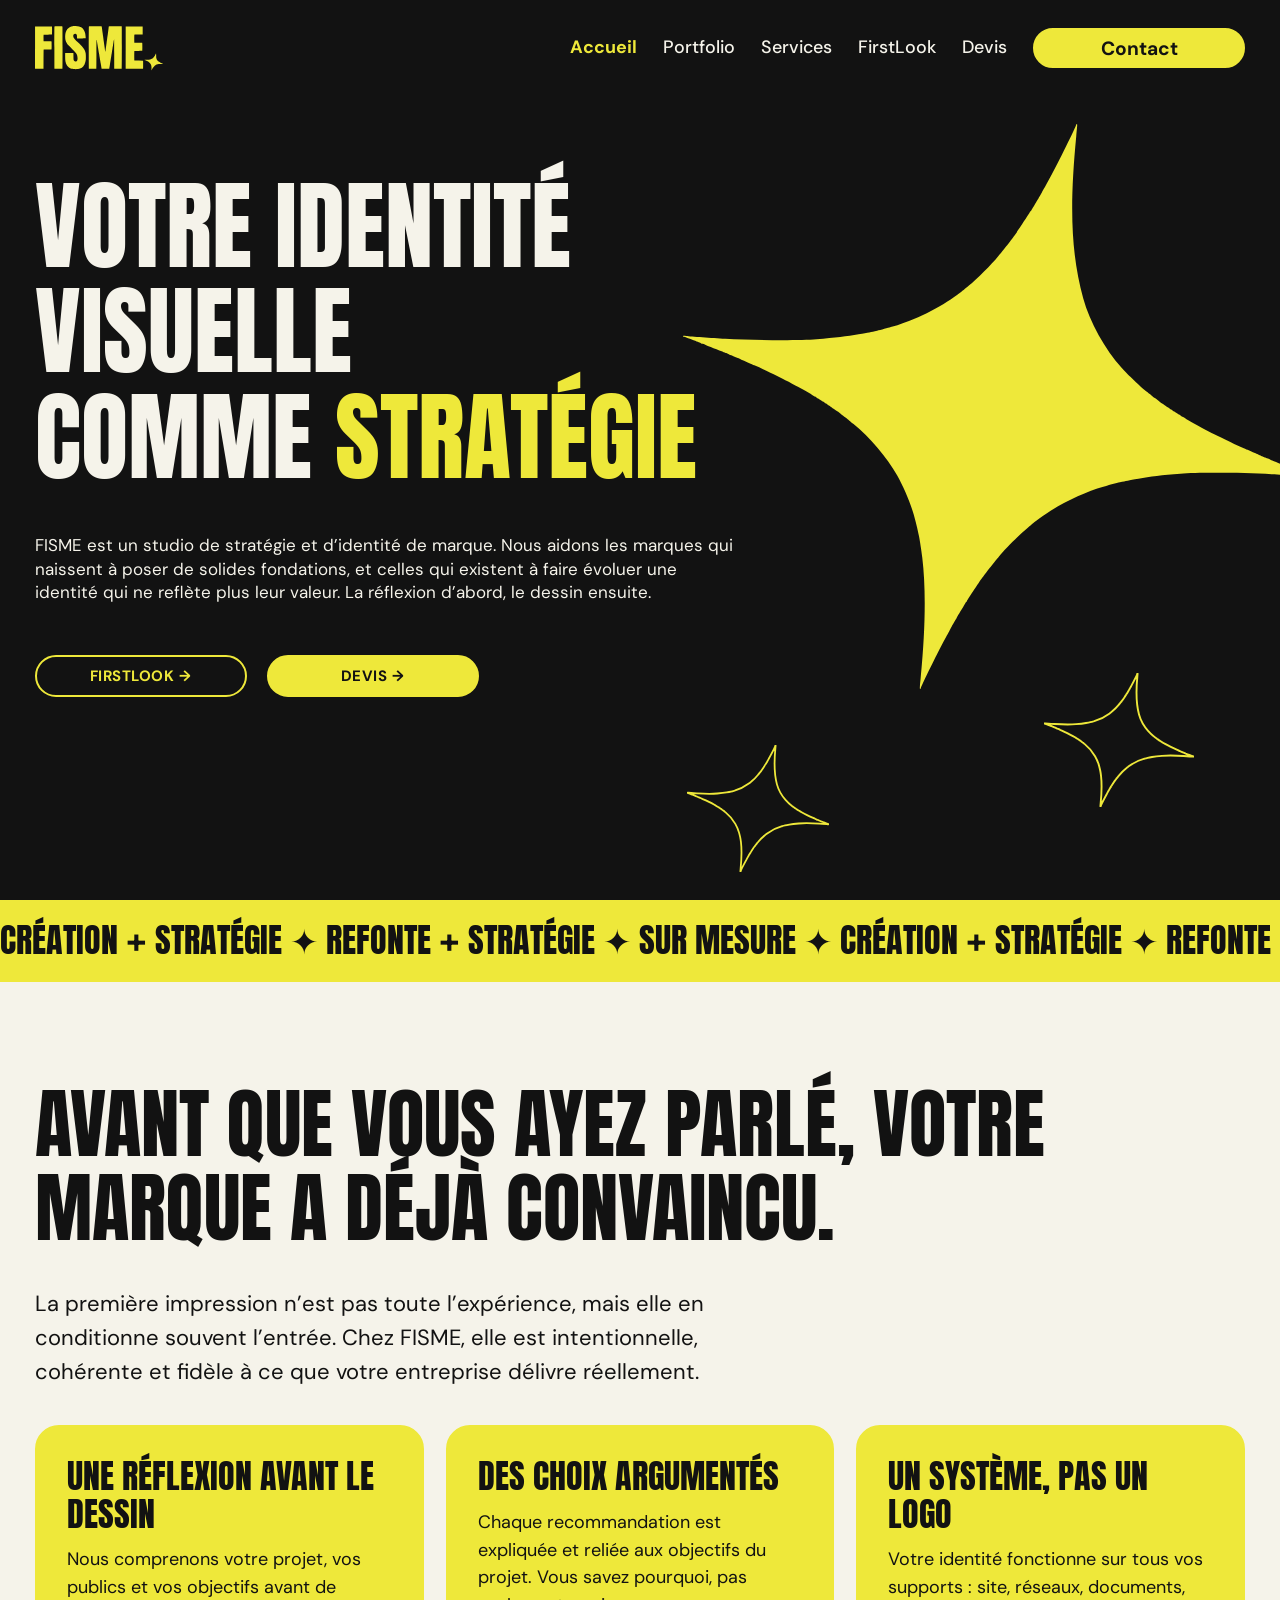
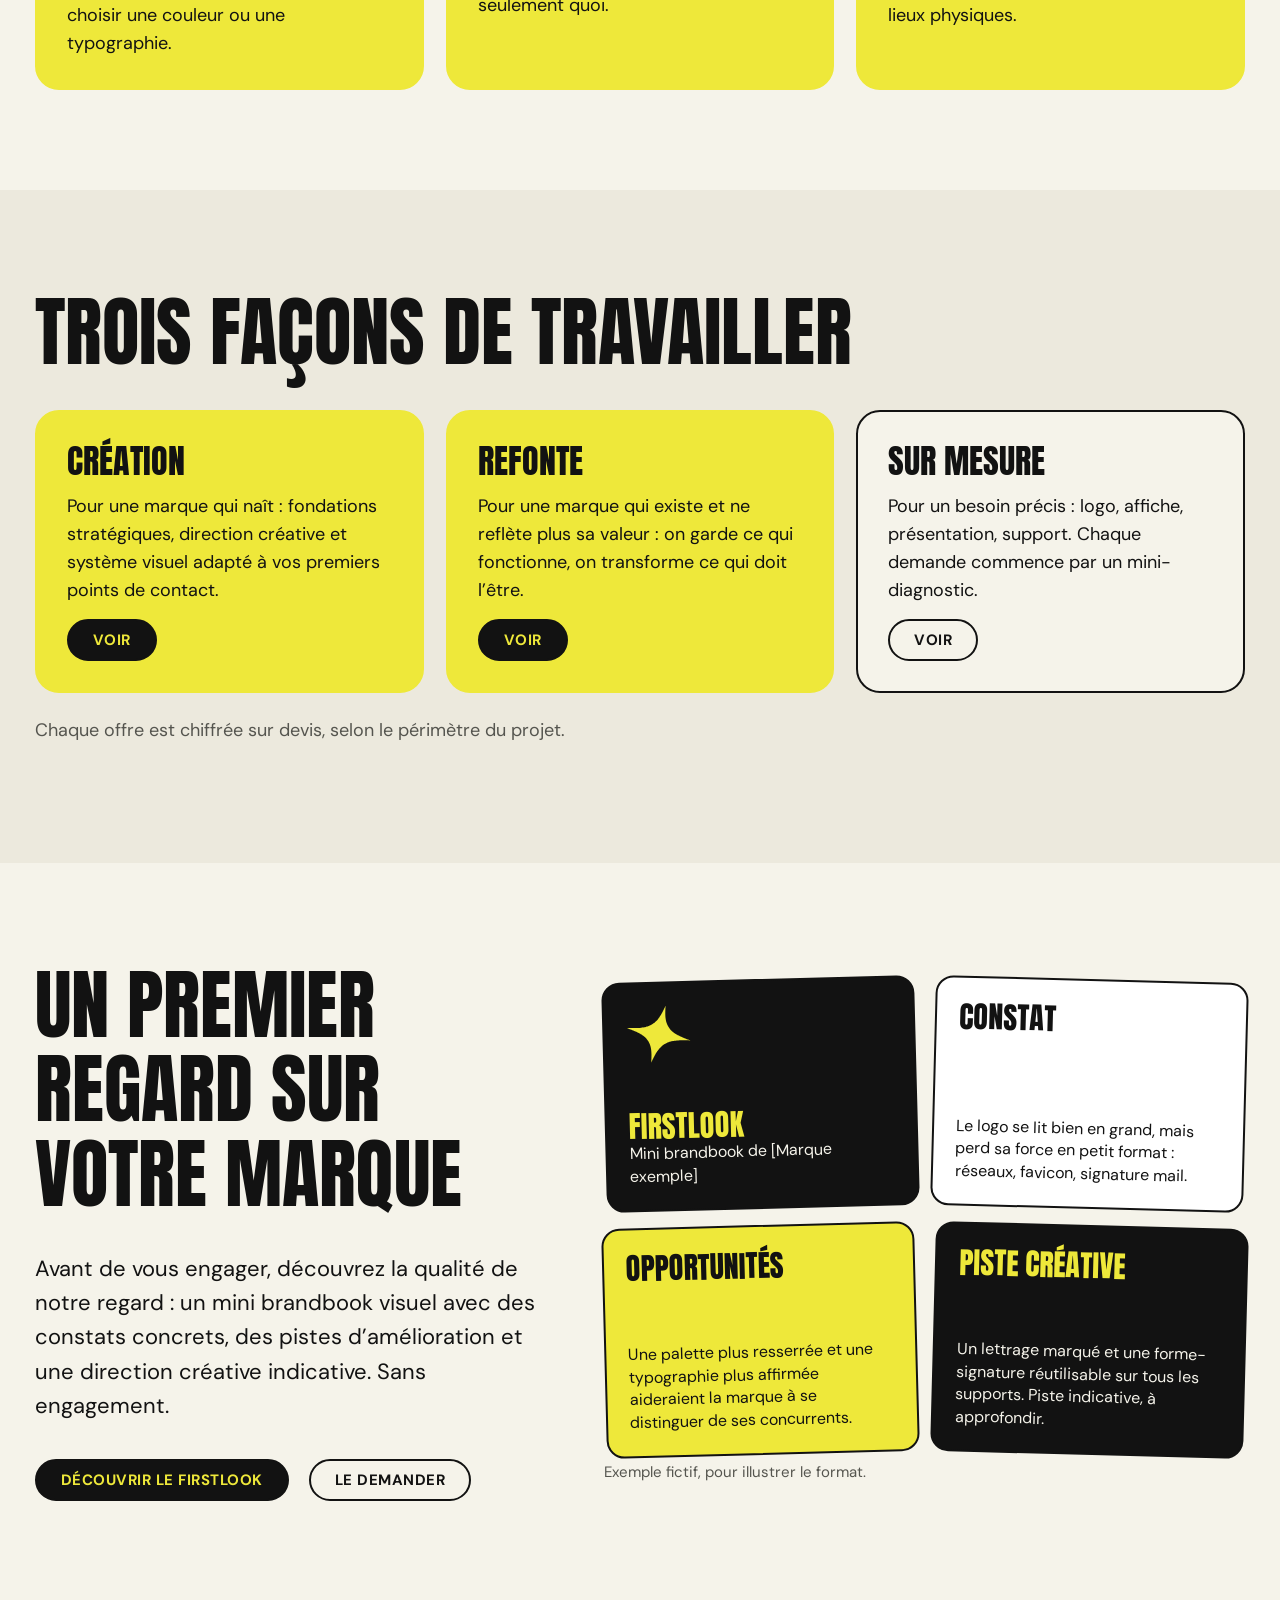
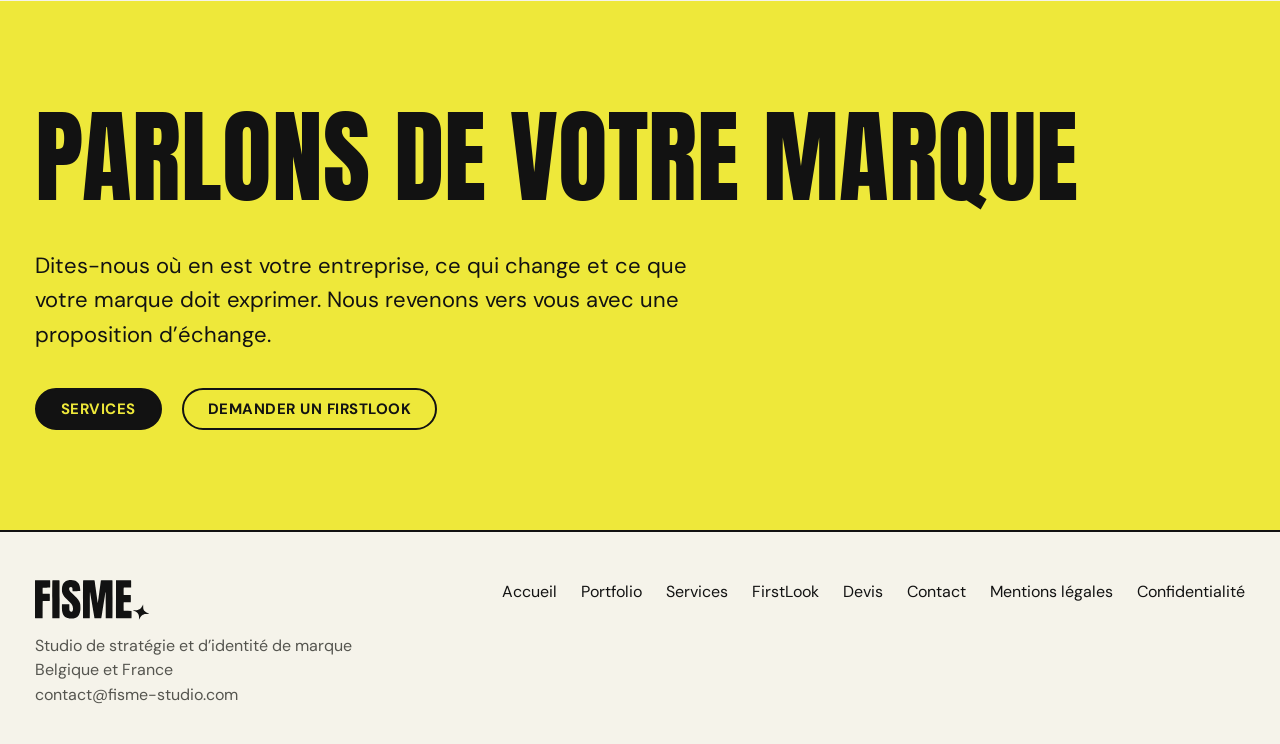
==== index.html @ 449c0d1a "force" ====
<!doctype html>
<html lang="fr">
<head>
<meta charset="utf-8">
<meta name="viewport" content="width=device-width, initial-scale=1">
<title>FISME STUDIO · Stratégie et identité de marque</title>
<meta name="description" content="Studio de stratégie et d’identité de marque en Belgique et en France. Création et refonte d’identité, toujours guidées par une stratégie.">
<meta property="og:title" content="FISME STUDIO · Stratégie et identité de marque"><meta property="og:description" content="Studio de stratégie et d’identité de marque en Belgique et en France. Création et refonte d’identité, toujours guidées par une stratégie."><meta property="og:type" content="website">
<link rel="icon" href="assets/star.svg" type="image/svg+xml">
<link rel="preconnect" href="https://fonts.googleapis.com"><link rel="preconnect" href="https://fonts.gstatic.com" crossorigin>
<link rel="stylesheet" href="https://fonts.googleapis.com/css2?family=Anton&family=DM+Sans:wght@400;500;700&display=swap">
<link rel="stylesheet" href="assets/styles.css">
<script>document.documentElement.className+=' js'</script>
</head>
<body class="home">
<div id="ld" hidden aria-hidden="true"><svg class="lg" viewBox="0 0 362 126" role="img" aria-label="FISME" fill="currentColor"><path d="M121.0 121.1C129.3 120.2 135.2 116.2 138.7 109.3C138.8 109.1 139.1 108.5 139.3 108.1C140.2 106.5 141.4 102.8 141.9 100.2C143.1 94.3 143.1 94.1 143.1 86.4C143.1 78.2 142.7 75.7 140.9 70.9C140.5 69.9 140.2 68.9 140.1 68.6C140.0 68.3 139.7 67.8 139.5 67.5C139.2 67.1 139.0 66.7 139.0 66.5C139.0 66.0 136.1 61.8 134.2 59.6C132.3 57.3 125.6 50.6 120.6 45.9C113.4 39.1 109.0 34.3 109.0 33.0C109.0 32.9 108.8 32.4 108.5 32.0C107.3 29.7 107.3 25.5 108.7 23.9C111.0 21.1 115.8 21.3 117.4 24.3C117.9 25.3 117.9 25.8 118.1 30.1C118.2 33.4 118.4 34.9 118.6 35.1C119.1 35.4 142.2 35.2 142.5 34.8C143.0 34.4 142.0 24.7 141.1 20.7C140.3 16.8 138.1 12.0 136.3 9.6C134.5 7.2 129.3 3.0 128.3 3.0C128.1 3.0 127.6 2.8 127.1 2.5C126.6 2.2 126.0 2.0 125.8 2.0C125.6 2.0 124.9 1.8 124.1 1.5C119.2 -0.1 111.0 -0.5 105.6 0.6C103.8 0.9 101.9 1.4 101.5 1.6C101.0 1.8 100.0 2.2 99.3 2.5C98.5 2.8 97.6 3.2 97.3 3.5C96.9 3.7 96.2 4.2 95.6 4.6C93.9 5.7 91.6 7.9 90.6 9.4C90.1 10.2 89.6 10.9 89.5 11.0C89.1 11.3 87.3 15.2 87.0 16.4C86.8 17.1 86.6 17.7 86.5 17.9C86.4 18.0 86.0 19.6 85.6 21.4C84.6 26.2 84.6 34.9 85.6 38.6C86.2 41.1 87.2 43.9 87.8 45.1C88.2 45.9 88.6 46.5 88.9 47.3C89.1 47.6 89.4 48.1 89.6 48.3C89.8 48.4 90.0 48.7 90.0 48.9C90.0 49.2 92.2 52.2 94.1 54.4C94.8 55.2 99.7 60.1 104.9 65.4C113.8 74.3 117.0 77.9 117.0 79.0C117.0 79.2 117.2 79.7 117.5 80.0C117.8 80.3 118.0 80.8 118.0 81.1C118.0 81.3 118.2 81.8 118.4 82.2C118.8 83.2 119.8 89.1 119.7 91.2C119.7 95.0 118.5 98.4 117.0 99.0C113.8 100.2 111.6 99.8 110.0 97.7C108.4 95.6 108.2 94.3 108.2 84.9C108.2 80.3 108.2 76.5 108.0 76.3C107.9 76.1 105.4 76.0 96.4 76.1L84.9 76.1L84.8 82.4C84.7 92.6 85.2 98.6 86.5 102.6C86.8 103.5 87.0 104.3 87.0 104.6C87.0 104.8 87.2 105.4 87.5 105.9C87.8 106.4 88.0 107.0 88.0 107.1C88.0 107.4 88.8 108.9 90.1 111.1C91.1 112.6 94.0 115.7 95.4 116.5C95.9 116.8 96.6 117.3 96.9 117.5C97.2 117.7 98.0 118.2 98.8 118.5C99.5 118.8 100.6 119.3 101.1 119.5C101.7 119.8 102.7 120.0 103.4 120.1C104.2 120.2 104.8 120.4 104.9 120.5C104.9 120.6 106.1 120.8 107.4 121.0C108.8 121.1 110.2 121.3 110.6 121.3C112.5 121.6 118.4 121.5 121.0 121.1ZM24.0 93.6C24.1 78.9 24.2 66.7 24.3 66.6C24.5 66.3 26.9 66.2 35.0 66.2C41.2 66.2 45.7 66.2 46.1 66.0C46.8 65.8 46.8 65.8 46.8 55.0C46.8 44.6 46.7 44.2 46.3 43.8C45.8 43.3 45.4 43.2 35.2 43.2C27.3 43.2 24.5 43.2 24.3 43.0C23.9 42.6 23.9 25.5 24.3 24.7C24.5 24.3 24.9 24.3 35.8 24.3C43.1 24.3 47.2 24.2 47.5 24.0C48.0 23.7 48.0 23.4 48.0 12.6C48.0 3.6 47.9 1.5 47.7 1.3C47.4 1.1 41.0 1.0 23.7 1.1L0.1 1.1L0.1 60.2C0.0 92.8 0.0 119.6 0.1 119.9C0.3 120.5 0.3 120.5 12.1 120.4L23.9 120.4L24.0 93.6ZM77.2 120.2C77.4 120.0 77.5 106.4 77.5 60.7C77.5 2.4 77.5 1.5 77.0 1.3C76.4 0.9 55.6 0.9 55.0 1.3C54.5 1.5 54.5 2.4 54.5 60.7C54.5 106.4 54.6 120.0 54.8 120.2C55.2 120.6 76.8 120.6 77.2 120.2ZM172.5 120.2C172.7 119.9 172.8 108.6 172.8 79.6C172.9 38.6 172.9 37.2 173.7 39.4C173.9 39.7 174.0 40.5 174.0 41.1C174.0 41.7 174.2 43.0 174.4 44.1C174.6 45.2 174.8 46.5 174.9 47.0C175.0 47.5 175.2 49.1 175.5 50.5C175.9 53.0 176.5 56.0 177.5 62.3C178.9 70.5 179.8 75.7 180.5 79.6C180.8 81.0 181.0 82.8 181.1 83.6C181.2 84.5 181.4 85.5 181.5 85.9C181.6 86.3 181.9 87.8 182.1 89.2C182.6 92.7 182.9 94.6 183.5 97.6C183.8 99.0 184.0 100.5 184.1 101.0C184.1 101.5 184.4 102.8 184.6 104.0C184.8 105.2 185.2 107.5 185.5 109.2C185.8 111.0 186.2 113.6 186.5 115.1C186.8 116.6 187.0 118.2 187.0 118.7C187.0 120.5 186.8 120.5 198.2 120.5C209.6 120.5 208.8 120.6 209.1 118.6C209.3 117.4 209.7 114.9 210.4 110.8C210.6 109.6 210.9 107.5 211.1 106.1C211.3 104.8 211.7 102.3 212.0 100.6C212.3 99.0 212.6 96.5 212.9 95.1C213.3 92.5 213.7 89.5 214.5 85.1C214.8 83.6 215.1 81.5 215.2 80.5C215.4 79.5 215.7 77.3 216.0 75.8C216.2 74.2 216.6 71.6 216.8 70.1C217.1 68.6 217.4 66.9 217.5 66.4C217.6 65.8 217.8 64.7 217.9 64.0C218.0 63.2 218.2 61.4 218.5 60.0C218.8 58.6 219.1 56.5 219.3 55.5C219.4 54.5 219.7 52.5 219.9 51.1C220.1 49.8 220.3 48.2 220.5 47.6C220.6 47.1 220.8 45.5 221.0 44.1C221.2 42.8 221.4 41.5 221.5 41.3C221.6 41.0 221.8 40.1 222.0 39.1C222.2 38.1 222.4 37.3 222.5 37.3C222.7 37.2 222.8 55.8 222.8 78.6C222.8 110.4 222.8 120.0 223.0 120.2C223.5 120.6 243.5 120.6 243.9 120.2C244.4 119.8 244.4 1.7 244.0 1.3C243.7 1.1 239.4 1.0 226.0 1.0C205.5 1.0 207.7 0.6 207.2 4.3C207.1 5.4 206.8 7.5 206.6 8.9C206.4 10.2 206.2 12.3 206.0 13.5C205.9 14.7 205.6 16.3 205.5 17.1C205.3 17.9 205.1 19.9 204.9 21.5C204.7 23.1 204.4 25.2 204.3 26.2C203.7 30.2 203.1 34.0 202.7 37.0C202.6 38.2 202.3 40.6 202.0 42.5C201.7 44.4 201.4 46.8 201.3 47.9C201.1 49.0 200.9 50.7 200.7 51.8C200.6 52.8 200.3 54.9 200.1 56.4C199.9 57.9 199.7 59.7 199.5 60.4C199.4 61.1 199.1 62.7 199.0 64.1C198.7 66.9 198.1 71.0 197.8 71.6C197.4 72.7 197.0 71.6 197.0 69.5C197.0 68.7 196.9 67.6 196.8 66.9C196.6 66.2 196.4 64.6 196.3 63.4C196.1 62.1 195.8 60.0 195.6 58.7C195.4 57.4 195.1 55.1 194.9 53.6C194.1 47.6 194.0 46.5 193.5 43.5C193.1 40.6 192.9 39.3 192.2 34.1C192.1 33.0 191.8 30.7 191.5 29.0C191.2 27.3 190.9 25.0 190.8 23.9C190.1 18.4 189.9 17.4 189.5 14.6C189.2 13.0 189.0 10.7 188.9 9.6C188.8 8.5 188.6 7.4 188.5 7.1C188.4 6.8 188.2 5.5 188.1 4.2C187.8 0.6 189.9 1.0 169.5 1.0C159.9 1.0 151.9 1.1 151.6 1.2C151.1 1.4 151.0 119.7 151.6 120.2C152.0 120.7 172.1 120.6 172.5 120.2ZM304.0 120.2C304.2 119.9 304.2 116.7 304.2 108.6L304.1 97.4L292.0 97.2C285.3 97.2 279.7 97.0 279.6 96.9C279.1 96.6 279.1 70.7 279.6 70.3C279.8 70.1 282.6 70.0 290.6 70.0C298.7 70.0 301.5 69.9 301.7 69.7C302.1 69.3 302.1 48.5 301.7 47.7C301.5 47.3 301.1 47.2 290.7 47.2C282.6 47.2 279.8 47.2 279.6 47.0C279.1 46.5 279.1 24.6 279.6 24.3C279.7 24.2 285.1 24.1 291.4 24.0L302.9 23.9L302.9 12.7C303.0 3.5 302.9 1.5 302.7 1.3C302.4 1.1 296.1 1.0 278.7 1.1L255.1 1.1L255.1 60.2C255.0 92.8 255.0 119.6 255.1 119.9C255.3 120.5 255.3 120.5 279.5 120.5C299.6 120.5 303.7 120.4 304.0 120.2Z"/><path class="pt" d="M327.8 124.2C327.8 124.0 328.0 123.6 328.4 123.3C328.7 123.0 329.0 122.6 329.0 122.5C329.0 122.2 331.2 118.3 331.5 118.0C331.6 117.9 332.0 117.3 332.5 116.5C333.6 114.7 337.6 110.7 338.9 110.1C339.4 109.8 340.1 109.5 340.4 109.3C341.8 108.5 343.0 108.1 344.0 107.9C344.6 107.8 345.6 107.6 346.2 107.3C347.1 107.1 348.7 107.0 353.5 107.0C361.3 107.0 361.8 106.8 358.1 105.6C356.9 105.2 355.6 104.7 355.3 104.4C355.0 104.2 354.5 104.0 354.3 104.0C354.1 104.0 353.7 103.8 353.3 103.5C353.0 103.2 352.5 103.0 352.4 103.0C352.0 103.0 351.4 102.6 348.9 100.9C346.1 99.1 342.0 94.2 342.0 92.8C342.0 92.6 341.8 91.8 341.5 90.9C341.0 89.5 340.9 88.8 340.9 83.4C340.8 79.2 340.7 77.4 340.5 77.3C340.4 77.3 340.2 77.4 340.1 77.7C339.8 78.6 337.8 82.8 337.5 83.0C337.4 83.1 337.0 83.8 336.5 84.6C336.1 85.4 335.6 86.0 335.5 86.0C335.4 86.0 335.2 86.2 335.1 86.4C334.8 87.3 330.0 92.0 329.4 92.0C329.3 92.0 328.9 92.2 328.6 92.4C327.7 93.0 326.7 93.4 324.0 94.2C322.0 94.8 321.4 94.8 315.1 95.0C309.4 95.1 308.4 95.2 308.4 95.5C308.4 95.7 308.7 95.9 309.3 96.0C309.7 96.1 310.5 96.3 310.9 96.5C311.3 96.8 312.4 97.3 313.4 97.6C314.4 98.0 315.4 98.5 315.5 98.7C315.7 98.8 316.0 99.0 316.2 99.0C316.5 99.0 316.9 99.2 317.1 99.5C317.4 99.8 317.7 100.0 317.8 100.0C318.9 100.0 324.1 104.8 325.1 106.9C325.3 107.1 325.5 107.6 325.7 107.9C327.1 110.4 327.9 115.0 327.7 119.8C327.6 121.8 327.5 123.6 327.4 123.9C327.3 124.3 327.3 124.5 327.5 124.5C327.6 124.5 327.8 124.4 327.8 124.2Z"/></svg></div><header class="hero"><div class="wrap"><nav aria-label="Navigation principale"><a href="index.html" aria-label="FISME, accueil"><svg class="lg" viewBox="0 0 362 126" role="img" aria-label="FISME" fill="currentColor"><path d="M121.0 121.1C129.3 120.2 135.2 116.2 138.7 109.3C138.8 109.1 139.1 108.5 139.3 108.1C140.2 106.5 141.4 102.8 141.9 100.2C143.1 94.3 143.1 94.1 143.1 86.4C143.1 78.2 142.7 75.7 140.9 70.9C140.5 69.9 140.2 68.9 140.1 68.6C140.0 68.3 139.7 67.8 139.5 67.5C139.2 67.1 139.0 66.7 139.0 66.5C139.0 66.0 136.1 61.8 134.2 59.6C132.3 57.3 125.6 50.6 120.6 45.9C113.4 39.1 109.0 34.3 109.0 33.0C109.0 32.9 108.8 32.4 108.5 32.0C107.3 29.7 107.3 25.5 108.7 23.9C111.0 21.1 115.8 21.3 117.4 24.3C117.9 25.3 117.9 25.8 118.1 30.1C118.2 33.4 118.4 34.9 118.6 35.1C119.1 35.4 142.2 35.2 142.5 34.8C143.0 34.4 142.0 24.7 141.1 20.7C140.3 16.8 138.1 12.0 136.3 9.6C134.5 7.2 129.3 3.0 128.3 3.0C128.1 3.0 127.6 2.8 127.1 2.5C126.6 2.2 126.0 2.0 125.8 2.0C125.6 2.0 124.9 1.8 124.1 1.5C119.2 -0.1 111.0 -0.5 105.6 0.6C103.8 0.9 101.9 1.4 101.5 1.6C101.0 1.8 100.0 2.2 99.3 2.5C98.5 2.8 97.6 3.2 97.3 3.5C96.9 3.7 96.2 4.2 95.6 4.6C93.9 5.7 91.6 7.9 90.6 9.4C90.1 10.2 89.6 10.9 89.5 11.0C89.1 11.3 87.3 15.2 87.0 16.4C86.8 17.1 86.6 17.7 86.5 17.9C86.4 18.0 86.0 19.6 85.6 21.4C84.6 26.2 84.6 34.9 85.6 38.6C86.2 41.1 87.2 43.9 87.8 45.1C88.2 45.9 88.6 46.5 88.9 47.3C89.1 47.6 89.4 48.1 89.6 48.3C89.8 48.4 90.0 48.7 90.0 48.9C90.0 49.2 92.2 52.2 94.1 54.4C94.8 55.2 99.7 60.1 104.9 65.4C113.8 74.3 117.0 77.9 117.0 79.0C117.0 79.2 117.2 79.7 117.5 80.0C117.8 80.3 118.0 80.8 118.0 81.1C118.0 81.3 118.2 81.8 118.4 82.2C118.8 83.2 119.8 89.1 119.7 91.2C119.7 95.0 118.5 98.4 117.0 99.0C113.8 100.2 111.6 99.8 110.0 97.7C108.4 95.6 108.2 94.3 108.2 84.9C108.2 80.3 108.2 76.5 108.0 76.3C107.9 76.1 105.4 76.0 96.4 76.1L84.9 76.1L84.8 82.4C84.7 92.6 85.2 98.6 86.5 102.6C86.8 103.5 87.0 104.3 87.0 104.6C87.0 104.8 87.2 105.4 87.5 105.9C87.8 106.4 88.0 107.0 88.0 107.1C88.0 107.4 88.8 108.9 90.1 111.1C91.1 112.6 94.0 115.7 95.4 116.5C95.9 116.8 96.6 117.3 96.9 117.5C97.2 117.7 98.0 118.2 98.8 118.5C99.5 118.8 100.6 119.3 101.1 119.5C101.7 119.8 102.7 120.0 103.4 120.1C104.2 120.2 104.8 120.4 104.9 120.5C104.9 120.6 106.1 120.8 107.4 121.0C108.8 121.1 110.2 121.3 110.6 121.3C112.5 121.6 118.4 121.5 121.0 121.1ZM24.0 93.6C24.1 78.9 24.2 66.7 24.3 66.6C24.5 66.3 26.9 66.2 35.0 66.2C41.2 66.2 45.7 66.2 46.1 66.0C46.8 65.8 46.8 65.8 46.8 55.0C46.8 44.6 46.7 44.2 46.3 43.8C45.8 43.3 45.4 43.2 35.2 43.2C27.3 43.2 24.5 43.2 24.3 43.0C23.9 42.6 23.9 25.5 24.3 24.7C24.5 24.3 24.9 24.3 35.8 24.3C43.1 24.3 47.2 24.2 47.5 24.0C48.0 23.7 48.0 23.4 48.0 12.6C48.0 3.6 47.9 1.5 47.7 1.3C47.4 1.1 41.0 1.0 23.7 1.1L0.1 1.1L0.1 60.2C0.0 92.8 0.0 119.6 0.1 119.9C0.3 120.5 0.3 120.5 12.1 120.4L23.9 120.4L24.0 93.6ZM77.2 120.2C77.4 120.0 77.5 106.4 77.5 60.7C77.5 2.4 77.5 1.5 77.0 1.3C76.4 0.9 55.6 0.9 55.0 1.3C54.5 1.5 54.5 2.4 54.5 60.7C54.5 106.4 54.6 120.0 54.8 120.2C55.2 120.6 76.8 120.6 77.2 120.2ZM172.5 120.2C172.7 119.9 172.8 108.6 172.8 79.6C172.9 38.6 172.9 37.2 173.7 39.4C173.9 39.7 174.0 40.5 174.0 41.1C174.0 41.7 174.2 43.0 174.4 44.1C174.6 45.2 174.8 46.5 174.9 47.0C175.0 47.5 175.2 49.1 175.5 50.5C175.9 53.0 176.5 56.0 177.5 62.3C178.9 70.5 179.8 75.7 180.5 79.6C180.8 81.0 181.0 82.8 181.1 83.6C181.2 84.5 181.4 85.5 181.5 85.9C181.6 86.3 181.9 87.8 182.1 89.2C182.6 92.7 182.9 94.6 183.5 97.6C183.8 99.0 184.0 100.5 184.1 101.0C184.1 101.5 184.4 102.8 184.6 104.0C184.8 105.2 185.2 107.5 185.5 109.2C185.8 111.0 186.2 113.6 186.5 115.1C186.8 116.6 187.0 118.2 187.0 118.7C187.0 120.5 186.8 120.5 198.2 120.5C209.6 120.5 208.8 120.6 209.1 118.6C209.3 117.4 209.7 114.9 210.4 110.8C210.6 109.6 210.9 107.5 211.1 106.1C211.3 104.8 211.7 102.3 212.0 100.6C212.3 99.0 212.6 96.5 212.9 95.1C213.3 92.5 213.7 89.5 214.5 85.1C214.8 83.6 215.1 81.5 215.2 80.5C215.4 79.5 215.7 77.3 216.0 75.8C216.2 74.2 216.6 71.6 216.8 70.1C217.1 68.6 217.4 66.9 217.5 66.4C217.6 65.8 217.8 64.7 217.9 64.0C218.0 63.2 218.2 61.4 218.5 60.0C218.8 58.6 219.1 56.5 219.3 55.5C219.4 54.5 219.7 52.5 219.9 51.1C220.1 49.8 220.3 48.2 220.5 47.6C220.6 47.1 220.8 45.5 221.0 44.1C221.2 42.8 221.4 41.5 221.5 41.3C221.6 41.0 221.8 40.1 222.0 39.1C222.2 38.1 222.4 37.3 222.5 37.3C222.7 37.2 222.8 55.8 222.8 78.6C222.8 110.4 222.8 120.0 223.0 120.2C223.5 120.6 243.5 120.6 243.9 120.2C244.4 119.8 244.4 1.7 244.0 1.3C243.7 1.1 239.4 1.0 226.0 1.0C205.5 1.0 207.7 0.6 207.2 4.3C207.1 5.4 206.8 7.5 206.6 8.9C206.4 10.2 206.2 12.3 206.0 13.5C205.9 14.7 205.6 16.3 205.5 17.1C205.3 17.9 205.1 19.9 204.9 21.5C204.7 23.1 204.4 25.2 204.3 26.2C203.7 30.2 203.1 34.0 202.7 37.0C202.6 38.2 202.3 40.6 202.0 42.5C201.7 44.4 201.4 46.8 201.3 47.9C201.1 49.0 200.9 50.7 200.7 51.8C200.6 52.8 200.3 54.9 200.1 56.4C199.9 57.9 199.7 59.7 199.5 60.4C199.4 61.1 199.1 62.7 199.0 64.1C198.7 66.9 198.1 71.0 197.8 71.6C197.4 72.7 197.0 71.6 197.0 69.5C197.0 68.7 196.9 67.6 196.8 66.9C196.6 66.2 196.4 64.6 196.3 63.4C196.1 62.1 195.8 60.0 195.6 58.7C195.4 57.4 195.1 55.1 194.9 53.6C194.1 47.6 194.0 46.5 193.5 43.5C193.1 40.6 192.9 39.3 192.2 34.1C192.1 33.0 191.8 30.7 191.5 29.0C191.2 27.3 190.9 25.0 190.8 23.9C190.1 18.4 189.9 17.4 189.5 14.6C189.2 13.0 189.0 10.7 188.9 9.6C188.8 8.5 188.6 7.4 188.5 7.1C188.4 6.8 188.2 5.5 188.1 4.2C187.8 0.6 189.9 1.0 169.5 1.0C159.9 1.0 151.9 1.1 151.6 1.2C151.1 1.4 151.0 119.7 151.6 120.2C152.0 120.7 172.1 120.6 172.5 120.2ZM304.0 120.2C304.2 119.9 304.2 116.7 304.2 108.6L304.1 97.4L292.0 97.2C285.3 97.2 279.7 97.0 279.6 96.9C279.1 96.6 279.1 70.7 279.6 70.3C279.8 70.1 282.6 70.0 290.6 70.0C298.7 70.0 301.5 69.9 301.7 69.7C302.1 69.3 302.1 48.5 301.7 47.7C301.5 47.3 301.1 47.2 290.7 47.2C282.6 47.2 279.8 47.2 279.6 47.0C279.1 46.5 279.1 24.6 279.6 24.3C279.7 24.2 285.1 24.1 291.4 24.0L302.9 23.9L302.9 12.7C303.0 3.5 302.9 1.5 302.7 1.3C302.4 1.1 296.1 1.0 278.7 1.1L255.1 1.1L255.1 60.2C255.0 92.8 255.0 119.6 255.1 119.9C255.3 120.5 255.3 120.5 279.5 120.5C299.6 120.5 303.7 120.4 304.0 120.2Z"/><path class="pt" d="M327.8 124.2C327.8 124.0 328.0 123.6 328.4 123.3C328.7 123.0 329.0 122.6 329.0 122.5C329.0 122.2 331.2 118.3 331.5 118.0C331.6 117.9 332.0 117.3 332.5 116.5C333.6 114.7 337.6 110.7 338.9 110.1C339.4 109.8 340.1 109.5 340.4 109.3C341.8 108.5 343.0 108.1 344.0 107.9C344.6 107.8 345.6 107.6 346.2 107.3C347.1 107.1 348.7 107.0 353.5 107.0C361.3 107.0 361.8 106.8 358.1 105.6C356.9 105.2 355.6 104.7 355.3 104.4C355.0 104.2 354.5 104.0 354.3 104.0C354.1 104.0 353.7 103.8 353.3 103.5C353.0 103.2 352.5 103.0 352.4 103.0C352.0 103.0 351.4 102.6 348.9 100.9C346.1 99.1 342.0 94.2 342.0 92.8C342.0 92.6 341.8 91.8 341.5 90.9C341.0 89.5 340.9 88.8 340.9 83.4C340.8 79.2 340.7 77.4 340.5 77.3C340.4 77.3 340.2 77.4 340.1 77.7C339.8 78.6 337.8 82.8 337.5 83.0C337.4 83.1 337.0 83.8 336.5 84.6C336.1 85.4 335.6 86.0 335.5 86.0C335.4 86.0 335.2 86.2 335.1 86.4C334.8 87.3 330.0 92.0 329.4 92.0C329.3 92.0 328.9 92.2 328.6 92.4C327.7 93.0 326.7 93.4 324.0 94.2C322.0 94.8 321.4 94.8 315.1 95.0C309.4 95.1 308.4 95.2 308.4 95.5C308.4 95.7 308.7 95.9 309.3 96.0C309.7 96.1 310.5 96.3 310.9 96.5C311.3 96.8 312.4 97.3 313.4 97.6C314.4 98.0 315.4 98.5 315.5 98.7C315.7 98.8 316.0 99.0 316.2 99.0C316.5 99.0 316.9 99.2 317.1 99.5C317.4 99.8 317.7 100.0 317.8 100.0C318.9 100.0 324.1 104.8 325.1 106.9C325.3 107.1 325.5 107.6 325.7 107.9C327.1 110.4 327.9 115.0 327.7 119.8C327.6 121.8 327.5 123.6 327.4 123.9C327.3 124.3 327.3 124.5 327.5 124.5C327.6 124.5 327.8 124.4 327.8 124.2Z"/></svg></a><button class="mb" aria-expanded="false" aria-controls="mn">Menu</button><ul id="mn"><li><a href="index.html" class=on aria-current=page>Accueil</a></li><li><a href="portfolio.html">Portfolio</a></li><li><a href="services.html">Services</a></li><li><a href="firstlook.html">FirstLook</a></li><li><a href="devis.html">Devis</a></li><li><a class="btn" href="contact.html">Contact</a></li></ul></nav>
<h1 id="top"><span class="ln"><span>Votre identité</span></span><span class="ln"><span>visuelle</span></span><span class="ln"><span>comme <b>stratégie</b></span></span></h1>
<p class="lead hp">FISME est un studio de stratégie et d’identité de marque. Nous aidons les marques qui naissent à poser de solides fondations, et celles qui existent à faire évoluer une identité qui ne reflète plus leur valeur. La réflexion d’abord, le dessin ensuite.</p>
<p class="cta hp"><a class="btn o" href="firstlook.html">FirstLook →</a><a class="btn" href="devis.html">Devis →</a></p></div>
<div class="stars" id="st" aria-hidden="true"><img class="big" src="assets/star.svg" alt=""><img class="o1" src="assets/star-outline.svg" alt=""><img class="o2" src="assets/star-outline.svg" alt=""></div></header>
<div class="band" aria-hidden="true"><div>CRÉATION <i class="pl">+</i> STRATÉGIE ✦ REFONTE <i class="pl">+</i> STRATÉGIE ✦ SUR MESURE ✦ CRÉATION <i class="pl">+</i> STRATÉGIE ✦ REFONTE <i class="pl">+</i> STRATÉGIE ✦ SUR MESURE ✦ CRÉATION <i class="pl">+</i> STRATÉGIE ✦ REFONTE <i class="pl">+</i> STRATÉGIE ✦ SUR MESURE ✦ CRÉATION <i class="pl">+</i> STRATÉGIE ✦ REFONTE <i class="pl">+</i> STRATÉGIE ✦ SUR MESURE ✦ CRÉATION <i class="pl">+</i> STRATÉGIE ✦ REFONTE <i class="pl">+</i> STRATÉGIE ✦ SUR MESURE ✦ CRÉATION <i class="pl">+</i> STRATÉGIE ✦ REFONTE <i class="pl">+</i> STRATÉGIE ✦ SUR MESURE ✦ </div><div>CRÉATION <i class="pl">+</i> STRATÉGIE ✦ REFONTE <i class="pl">+</i> STRATÉGIE ✦ SUR MESURE ✦ CRÉATION <i class="pl">+</i> STRATÉGIE ✦ REFONTE <i class="pl">+</i> STRATÉGIE ✦ SUR MESURE ✦ CRÉATION <i class="pl">+</i> STRATÉGIE ✦ REFONTE <i class="pl">+</i> STRATÉGIE ✦ SUR MESURE ✦ CRÉATION <i class="pl">+</i> STRATÉGIE ✦ REFONTE <i class="pl">+</i> STRATÉGIE ✦ SUR MESURE ✦ CRÉATION <i class="pl">+</i> STRATÉGIE ✦ REFONTE <i class="pl">+</i> STRATÉGIE ✦ SUR MESURE ✦ CRÉATION <i class="pl">+</i> STRATÉGIE ✦ REFONTE <i class="pl">+</i> STRATÉGIE ✦ SUR MESURE ✦ </div></div>
<main>
<section class="s" id="studio"><div class="wrap"><h2>Avant que vous ayez parlé, votre marque a déjà convaincu.</h2>
<p class="lead2">La première impression n’est pas toute l’expérience, mais elle en conditionne souvent l’entrée. Chez FISME, elle est intentionnelle, cohérente et fidèle à ce que votre entreprise délivre réellement.</p>
<div class="grid"><div class="card f"><h3>Une réflexion avant le dessin</h3><p>Nous comprenons votre projet, vos publics et vos objectifs avant de choisir une couleur ou une typographie.</p></div><div class="card f"><h3>Des choix argumentés</h3><p>Chaque recommandation est expliquée et reliée aux objectifs du projet. Vous savez pourquoi, pas seulement quoi.</p></div><div class="card f"><h3>Un système, pas un logo</h3><p>Votre identité fonctionne sur tous vos supports : site, réseaux, documents, lieux physiques.</p></div></div></div></section>
<section class="s alt" id="services"><div class="wrap"><h2>Trois façons de travailler</h2>
<div class="grid"><div class="card f"><h3>Création</h3><p>Pour une marque qui naît : fondations stratégiques, direction créative et système visuel adapté à vos premiers points de contact.</p><a class="btn" href="services.html#creation">Voir</a></div><div class="card f"><h3>Refonte</h3><p>Pour une marque qui existe et ne reflète plus sa valeur : on garde ce qui fonctionne, on transforme ce qui doit l’être.</p><a class="btn" href="services.html#refonte">Voir</a></div><div class="card "><h3>Sur mesure</h3><p>Pour un besoin précis : logo, affiche, présentation, support. Chaque demande commence par un mini-diagnostic.</p><a class="btn o" href="services.html#sur-mesure">Voir</a></div></div>
<p class="mut" style="margin-top:24px">Chaque offre est chiffrée sur devis, selon le périmètre du projet.</p></div></section>
<section class="s" id="firstlook"><div class="wrap fl"><div><h2>Un premier regard sur votre marque</h2><p class="lead2">Avant de vous engager, découvrez la qualité de notre regard : un mini brandbook visuel avec des constats concrets, des pistes d’amélioration et une direction créative indicative. Sans engagement.</p><p class="cta"><a class="btn" href="firstlook.html">Découvrir le FirstLook</a><a class="btn o" href="firstlook.html#formulaire">Le demander</a></p></div><div><div class="pages" role="group" aria-label="Exemple fictif de mini brandbook FirstLook">
<div class="pg k"><img src="assets/star.svg" alt=""><div><h3>FirstLook</h3><p>Mini brandbook de [Marque exemple]</p></div></div>
<div class="pg w"><h3>Constat</h3><p>Le logo se lit bien en grand, mais perd sa force en petit format : réseaux, favicon, signature mail.</p></div>
<div class="pg y"><h3>Opportunités</h3><p>Une palette plus resserrée et une typographie plus affirmée aideraient la marque à se distinguer de ses concurrents.</p></div>
<div class="pg k"><h3>Piste créative</h3><p>Un lettrage marqué et une forme-signature réutilisable sur tous les supports. Piste indicative, à approfondir.</p></div></div>
<p class="hint">Exemple fictif, pour illustrer le format.</p></div></div></section>
<section class="s contact" id="contact"><div class="wrap"><h2>Parlons de votre marque</h2><p class="lead2">Dites-nous où en est votre entreprise, ce qui change et ce que votre marque doit exprimer. Nous revenons vers vous avec une proposition d’échange.</p><p class="cta"><a class="btn" href="services.html">Services</a><a class="btn o" href="firstlook.html#formulaire">Demander un FirstLook</a></p></div></section></main>
<footer><div class="wrap"><div class="fr"><div><svg class="lg" viewBox="0 0 362 126" role="img" aria-label="FISME" fill="currentColor"><path d="M121.0 121.1C129.3 120.2 135.2 116.2 138.7 109.3C138.8 109.1 139.1 108.5 139.3 108.1C140.2 106.5 141.4 102.8 141.9 100.2C143.1 94.3 143.1 94.1 143.1 86.4C143.1 78.2 142.7 75.7 140.9 70.9C140.5 69.9 140.2 68.9 140.1 68.6C140.0 68.3 139.7 67.8 139.5 67.5C139.2 67.1 139.0 66.7 139.0 66.5C139.0 66.0 136.1 61.8 134.2 59.6C132.3 57.3 125.6 50.6 120.6 45.9C113.4 39.1 109.0 34.3 109.0 33.0C109.0 32.9 108.8 32.4 108.5 32.0C107.3 29.7 107.3 25.5 108.7 23.9C111.0 21.1 115.8 21.3 117.4 24.3C117.9 25.3 117.9 25.8 118.1 30.1C118.2 33.4 118.4 34.9 118.6 35.1C119.1 35.4 142.2 35.2 142.5 34.8C143.0 34.4 142.0 24.7 141.1 20.7C140.3 16.8 138.1 12.0 136.3 9.6C134.5 7.2 129.3 3.0 128.3 3.0C128.1 3.0 127.6 2.8 127.1 2.5C126.6 2.2 126.0 2.0 125.8 2.0C125.6 2.0 124.9 1.8 124.1 1.5C119.2 -0.1 111.0 -0.5 105.6 0.6C103.8 0.9 101.9 1.4 101.5 1.6C101.0 1.8 100.0 2.2 99.3 2.5C98.5 2.8 97.6 3.2 97.3 3.5C96.9 3.7 96.2 4.2 95.6 4.6C93.9 5.7 91.6 7.9 90.6 9.4C90.1 10.2 89.6 10.9 89.5 11.0C89.1 11.3 87.3 15.2 87.0 16.4C86.8 17.1 86.6 17.7 86.5 17.9C86.4 18.0 86.0 19.6 85.6 21.4C84.6 26.2 84.6 34.9 85.6 38.6C86.2 41.1 87.2 43.9 87.8 45.1C88.2 45.9 88.6 46.5 88.9 47.3C89.1 47.6 89.4 48.1 89.6 48.3C89.8 48.4 90.0 48.7 90.0 48.9C90.0 49.2 92.2 52.2 94.1 54.4C94.8 55.2 99.7 60.1 104.9 65.4C113.8 74.3 117.0 77.9 117.0 79.0C117.0 79.2 117.2 79.7 117.5 80.0C117.8 80.3 118.0 80.8 118.0 81.1C118.0 81.3 118.2 81.8 118.4 82.2C118.8 83.2 119.8 89.1 119.7 91.2C119.7 95.0 118.5 98.4 117.0 99.0C113.8 100.2 111.6 99.8 110.0 97.7C108.4 95.6 108.2 94.3 108.2 84.9C108.2 80.3 108.2 76.5 108.0 76.3C107.9 76.1 105.4 76.0 96.4 76.1L84.9 76.1L84.8 82.4C84.7 92.6 85.2 98.6 86.5 102.6C86.8 103.5 87.0 104.3 87.0 104.6C87.0 104.8 87.2 105.4 87.5 105.9C87.8 106.4 88.0 107.0 88.0 107.1C88.0 107.4 88.8 108.9 90.1 111.1C91.1 112.6 94.0 115.7 95.4 116.5C95.9 116.8 96.6 117.3 96.9 117.5C97.2 117.7 98.0 118.2 98.8 118.5C99.5 118.8 100.6 119.3 101.1 119.5C101.7 119.8 102.7 120.0 103.4 120.1C104.2 120.2 104.8 120.4 104.9 120.5C104.9 120.6 106.1 120.8 107.4 121.0C108.8 121.1 110.2 121.3 110.6 121.3C112.5 121.6 118.4 121.5 121.0 121.1ZM24.0 93.6C24.1 78.9 24.2 66.7 24.3 66.6C24.5 66.3 26.9 66.2 35.0 66.2C41.2 66.2 45.7 66.2 46.1 66.0C46.8 65.8 46.8 65.8 46.8 55.0C46.8 44.6 46.7 44.2 46.3 43.8C45.8 43.3 45.4 43.2 35.2 43.2C27.3 43.2 24.5 43.2 24.3 43.0C23.9 42.6 23.9 25.5 24.3 24.7C24.5 24.3 24.9 24.3 35.8 24.3C43.1 24.3 47.2 24.2 47.5 24.0C48.0 23.7 48.0 23.4 48.0 12.6C48.0 3.6 47.9 1.5 47.7 1.3C47.4 1.1 41.0 1.0 23.7 1.1L0.1 1.1L0.1 60.2C0.0 92.8 0.0 119.6 0.1 119.9C0.3 120.5 0.3 120.5 12.1 120.4L23.9 120.4L24.0 93.6ZM77.2 120.2C77.4 120.0 77.5 106.4 77.5 60.7C77.5 2.4 77.5 1.5 77.0 1.3C76.4 0.9 55.6 0.9 55.0 1.3C54.5 1.5 54.5 2.4 54.5 60.7C54.5 106.4 54.6 120.0 54.8 120.2C55.2 120.6 76.8 120.6 77.2 120.2ZM172.5 120.2C172.7 119.9 172.8 108.6 172.8 79.6C172.9 38.6 172.9 37.2 173.7 39.4C173.9 39.7 174.0 40.5 174.0 41.1C174.0 41.7 174.2 43.0 174.4 44.1C174.6 45.2 174.8 46.5 174.9 47.0C175.0 47.5 175.2 49.1 175.5 50.5C175.9 53.0 176.5 56.0 177.5 62.3C178.9 70.5 179.8 75.7 180.5 79.6C180.8 81.0 181.0 82.8 181.1 83.6C181.2 84.5 181.4 85.5 181.5 85.9C181.6 86.3 181.9 87.8 182.1 89.2C182.6 92.7 182.9 94.6 183.5 97.6C183.8 99.0 184.0 100.5 184.1 101.0C184.1 101.5 184.4 102.8 184.6 104.0C184.8 105.2 185.2 107.5 185.5 109.2C185.8 111.0 186.2 113.6 186.5 115.1C186.8 116.6 187.0 118.2 187.0 118.7C187.0 120.5 186.8 120.5 198.2 120.5C209.6 120.5 208.8 120.6 209.1 118.6C209.3 117.4 209.7 114.9 210.4 110.8C210.6 109.6 210.9 107.5 211.1 106.1C211.3 104.8 211.7 102.3 212.0 100.6C212.3 99.0 212.6 96.5 212.9 95.1C213.3 92.5 213.7 89.5 214.5 85.1C214.8 83.6 215.1 81.5 215.2 80.5C215.4 79.5 215.7 77.3 216.0 75.8C216.2 74.2 216.6 71.6 216.8 70.1C217.1 68.6 217.4 66.9 217.5 66.4C217.6 65.8 217.8 64.7 217.9 64.0C218.0 63.2 218.2 61.4 218.5 60.0C218.8 58.6 219.1 56.5 219.3 55.5C219.4 54.5 219.7 52.5 219.9 51.1C220.1 49.8 220.3 48.2 220.5 47.6C220.6 47.1 220.8 45.5 221.0 44.1C221.2 42.8 221.4 41.5 221.5 41.3C221.6 41.0 221.8 40.1 222.0 39.1C222.2 38.1 222.4 37.3 222.5 37.3C222.7 37.2 222.8 55.8 222.8 78.6C222.8 110.4 222.8 120.0 223.0 120.2C223.5 120.6 243.5 120.6 243.9 120.2C244.4 119.8 244.4 1.7 244.0 1.3C243.7 1.1 239.4 1.0 226.0 1.0C205.5 1.0 207.7 0.6 207.2 4.3C207.1 5.4 206.8 7.5 206.6 8.9C206.4 10.2 206.2 12.3 206.0 13.5C205.9 14.7 205.6 16.3 205.5 17.1C205.3 17.9 205.1 19.9 204.9 21.5C204.7 23.1 204.4 25.2 204.3 26.2C203.7 30.2 203.1 34.0 202.7 37.0C202.6 38.2 202.3 40.6 202.0 42.5C201.7 44.4 201.4 46.8 201.3 47.9C201.1 49.0 200.9 50.7 200.7 51.8C200.6 52.8 200.3 54.9 200.1 56.4C199.9 57.9 199.7 59.7 199.5 60.4C199.4 61.1 199.1 62.7 199.0 64.1C198.7 66.9 198.1 71.0 197.8 71.6C197.4 72.7 197.0 71.6 197.0 69.5C197.0 68.7 196.9 67.6 196.8 66.9C196.6 66.2 196.4 64.6 196.3 63.4C196.1 62.1 195.8 60.0 195.6 58.7C195.4 57.4 195.1 55.1 194.9 53.6C194.1 47.6 194.0 46.5 193.5 43.5C193.1 40.6 192.9 39.3 192.2 34.1C192.1 33.0 191.8 30.7 191.5 29.0C191.2 27.3 190.9 25.0 190.8 23.9C190.1 18.4 189.9 17.4 189.5 14.6C189.2 13.0 189.0 10.7 188.9 9.6C188.8 8.5 188.6 7.4 188.5 7.1C188.4 6.8 188.2 5.5 188.1 4.2C187.8 0.6 189.9 1.0 169.5 1.0C159.9 1.0 151.9 1.1 151.6 1.2C151.1 1.4 151.0 119.7 151.6 120.2C152.0 120.7 172.1 120.6 172.5 120.2ZM304.0 120.2C304.2 119.9 304.2 116.7 304.2 108.6L304.1 97.4L292.0 97.2C285.3 97.2 279.7 97.0 279.6 96.9C279.1 96.6 279.1 70.7 279.6 70.3C279.8 70.1 282.6 70.0 290.6 70.0C298.7 70.0 301.5 69.9 301.7 69.7C302.1 69.3 302.1 48.5 301.7 47.7C301.5 47.3 301.1 47.2 290.7 47.2C282.6 47.2 279.8 47.2 279.6 47.0C279.1 46.5 279.1 24.6 279.6 24.3C279.7 24.2 285.1 24.1 291.4 24.0L302.9 23.9L302.9 12.7C303.0 3.5 302.9 1.5 302.7 1.3C302.4 1.1 296.1 1.0 278.7 1.1L255.1 1.1L255.1 60.2C255.0 92.8 255.0 119.6 255.1 119.9C255.3 120.5 255.3 120.5 279.5 120.5C299.6 120.5 303.7 120.4 304.0 120.2Z"/><path class="pt" d="M327.8 124.2C327.8 124.0 328.0 123.6 328.4 123.3C328.7 123.0 329.0 122.6 329.0 122.5C329.0 122.2 331.2 118.3 331.5 118.0C331.6 117.9 332.0 117.3 332.5 116.5C333.6 114.7 337.6 110.7 338.9 110.1C339.4 109.8 340.1 109.5 340.4 109.3C341.8 108.5 343.0 108.1 344.0 107.9C344.6 107.8 345.6 107.6 346.2 107.3C347.1 107.1 348.7 107.0 353.5 107.0C361.3 107.0 361.8 106.8 358.1 105.6C356.9 105.2 355.6 104.7 355.3 104.4C355.0 104.2 354.5 104.0 354.3 104.0C354.1 104.0 353.7 103.8 353.3 103.5C353.0 103.2 352.5 103.0 352.4 103.0C352.0 103.0 351.4 102.6 348.9 100.9C346.1 99.1 342.0 94.2 342.0 92.8C342.0 92.6 341.8 91.8 341.5 90.9C341.0 89.5 340.9 88.8 340.9 83.4C340.8 79.2 340.7 77.4 340.5 77.3C340.4 77.3 340.2 77.4 340.1 77.7C339.8 78.6 337.8 82.8 337.5 83.0C337.4 83.1 337.0 83.8 336.5 84.6C336.1 85.4 335.6 86.0 335.5 86.0C335.4 86.0 335.2 86.2 335.1 86.4C334.8 87.3 330.0 92.0 329.4 92.0C329.3 92.0 328.9 92.2 328.6 92.4C327.7 93.0 326.7 93.4 324.0 94.2C322.0 94.8 321.4 94.8 315.1 95.0C309.4 95.1 308.4 95.2 308.4 95.5C308.4 95.7 308.7 95.9 309.3 96.0C309.7 96.1 310.5 96.3 310.9 96.5C311.3 96.8 312.4 97.3 313.4 97.6C314.4 98.0 315.4 98.5 315.5 98.7C315.7 98.8 316.0 99.0 316.2 99.0C316.5 99.0 316.9 99.2 317.1 99.5C317.4 99.8 317.7 100.0 317.8 100.0C318.9 100.0 324.1 104.8 325.1 106.9C325.3 107.1 325.5 107.6 325.7 107.9C327.1 110.4 327.9 115.0 327.7 119.8C327.6 121.8 327.5 123.6 327.4 123.9C327.3 124.3 327.3 124.5 327.5 124.5C327.6 124.5 327.8 124.4 327.8 124.2Z"/></svg><p class="mut" style="margin:14px 0 0">Studio de stratégie et d’identité de marque<br>Belgique et France<br><a href="mailto:contact@fisme-studio.com">contact@fisme-studio.com</a></p></div>
<ul><li><a href="index.html">Accueil</a></li><li><a href="portfolio.html">Portfolio</a></li><li><a href="services.html">Services</a></li><li><a href="firstlook.html">FirstLook</a></li><li><a href="devis.html">Devis</a></li><li><a href="contact.html">Contact</a></li><li><a href="mentions-legales.html">Mentions légales</a></li><li><a href="confidentialite.html">Confidentialité</a></li></ul></div></div></footer>
<script src="assets/main.js" defer></script>
</body>
</html>
---- assets/styles.css ----
/* FISME STUDIO — styles partagés. Couleurs et tailles : variables ci-dessous. */
:root{--bg:#F5F3EA;--fg:#121212;--ac:#EEE83A;--ink:#121212;--mut:#55554F;--card:#ECE9DD;--line:#121212;--pad:clamp(20px,2.7vw,38px);box-sizing:border-box}
@media (prefers-color-scheme:dark){:root{--bg:#121212;--fg:#F5F3EA;--mut:#B8B8B0;--card:#1D1D1D;--line:#F5F3EA}}
html{scroll-behavior:smooth}
*,*::before,*::after{box-sizing:inherit}
[hidden]{display:none!important}
body{margin:0;background:var(--bg);color:var(--fg);font:400 18px/1.55 'DM Sans',system-ui,sans-serif}
h1,h2,h3{font-family:'Anton',Impact,sans-serif;font-weight:400;text-transform:uppercase;margin:0;line-height:1.1}
a{color:inherit}
:focus-visible{outline:3px solid var(--fg);outline-offset:3px}
.ph :focus-visible,.hero :focus-visible{outline-color:#EEE83A}
.wrap{max-width:1440px;margin:0 auto;padding:0 var(--pad);position:relative;z-index:2}
.lg{display:block;height:clamp(34px,3.5vw,50px);width:auto}
.lg .pt{transform-box:fill-box;transform-origin:center;transition:transform .5s}
a:hover .lg .pt{transform:rotate(90deg) scale(1.15)}
.hero,.ph{background:#121212;color:#F5F3EA;position:relative;overflow:hidden}
.hero{min-height:100svh;padding-bottom:70px}
.ph{padding-bottom:clamp(50px,8vw,110px)}
.hero .lg,.ph .lg{color:#EEE83A}
nav{display:flex;justify-content:space-between;align-items:center;padding:26px 0;position:relative;z-index:5}
nav ul{display:flex;gap:26px;list-style:none;margin:0;padding:0;font:500 clamp(16px,1.4vw,20px)/1 'DM Sans',sans-serif;align-items:center}
nav a{text-decoration:none}
nav a.on{color:#EEE83A;font-weight:700}
nav a.btn.on{color:#121212}
.mb{display:none;background:#EEE83A;color:#121212;border:0;border-radius:999px;font:700 17px 'DM Sans',sans-serif;padding:10px 24px;cursor:pointer}
.btn{display:inline-flex;align-items:center;justify-content:center;background:var(--ink);color:#EEE83A;border:2px solid var(--ink);border-radius:999px;padding:0 24px;height:42px;font:700 15px 'DM Sans',sans-serif;text-decoration:none;text-transform:uppercase;letter-spacing:.5px;transition:transform .2s;cursor:pointer}
.btn:hover{transform:translateY(-2px) rotate(-1deg)}
.btn.o{background:transparent;color:inherit;border-color:currentColor}
.hero .btn,.ph .btn{background:#EEE83A;color:#121212;border-color:#EEE83A}
.hero .btn.o,.ph .btn.o{background:transparent;color:#EEE83A}
.hero nav .btn,.ph nav .btn{text-transform:none;font-size:clamp(16px,1.5vw,22px);letter-spacing:0;padding:0;width:140px;height:40px}
.stars{position:absolute;inset:0;z-index:1;pointer-events:none;transform:translate3d(var(--px,0),var(--py,0),0);transition:transform .25s ease-out}
.stars img,.deco{position:absolute;display:block}
.big{left:53.2%;top:122px;width:49.6%;animation:fl 9s ease-in-out infinite}
.o1{left:53.7%;top:745px;width:11.1%;animation:sp 16s linear infinite}
.o2{left:81.6%;top:673px;width:11.7%;animation:sp 20s linear infinite reverse}
@keyframes fl{0%,100%{transform:rotate(0) scale(1)}50%{transform:rotate(5deg) scale(1.035)}}
@keyframes sp{to{transform:rotate(360deg)}}
.hero h1{font-size:clamp(46px,7.6vw,120px);line-height:1.085;margin:clamp(36px,6vw,86px) 0 clamp(26px,3.4vw,50px)}
.ln{display:block;overflow:hidden;padding-top:.14em;margin-top:-.14em}
.ln b{font-weight:400;color:#EEE83A}
.lead{font-size:clamp(17px,1.32vw,19px);line-height:1.4;max-width:700px;margin:0 0 50px}
.cta{display:flex;flex-wrap:wrap;gap:20px;margin:0}
.hero .btn{min-width:212px}
.ph h1{font-size:clamp(56px,10vw,150px);line-height:1.02;margin:clamp(36px,6vw,80px) 0 24px;max-width:70%}
.ph .lead{margin:0;max-width:620px}
.deco{right:-4%;top:70px;width:min(34vw,470px);animation:fl 9s ease-in-out infinite;z-index:1}
.deco2{right:30%;top:auto;bottom:6%;width:min(9vw,120px);animation:sp 18s linear infinite}
.band{background:#EEE83A;color:#121212;overflow:hidden;white-space:nowrap;font:400 34px/1 'Anton',Impact,sans-serif;text-transform:uppercase;padding:18px 0}
.band div{display:inline-block;animation:mq 32s linear infinite}
.pl{font:700 1.05em 'DM Sans',sans-serif;font-style:normal;vertical-align:.04em}
@keyframes mq{to{transform:translateX(-50%)}}
section.s{padding:100px 0}
.alt{background:var(--card)}
h2{font-size:clamp(40px,6vw,84px);margin-bottom:36px;max-width:1100px}
.grid{display:grid;grid-template-columns:repeat(auto-fit,minmax(260px,1fr));gap:22px}
.card{background:var(--card);border:2px solid var(--line);border-radius:24px;padding:30px;display:flex;flex-direction:column;gap:14px;align-items:flex-start;transition:background .25s,color .25s,border-color .25s}
.alt .card{background:var(--bg)}
.card.f,.alt .card.f{background:var(--ac);color:#121212;border-color:var(--ac)}
.card.f:hover,.alt .card.f:hover,.pcard:hover{background:#fff;color:#121212;border-color:#121212}
.card h3{font-size:34px}
.card p,.card ul{margin:0}
.card ul{padding-left:20px}
.card .btn{margin-top:auto}
.mut{color:var(--mut)}
.lead2{max-width:680px;font-size:22px;margin:0 0 36px}
.pcard{display:flex;flex-direction:column;gap:14px;background:var(--card);border:2px solid var(--line);border-radius:24px;padding:22px 22px 28px;text-decoration:none;transition:background .25s,color .25s,border-color .25s}
.pcard .shape{height:240px;border-radius:16px;background:#EEE83A;display:flex;align-items:center;justify-content:center;overflow:hidden}
.pcard .shape img{width:44%}
.pcard h3{font-size:34px}
.pcard p{margin:0}
.tag{align-self:flex-start;border:2px solid currentColor;border-radius:999px;padding:3px 14px;font-weight:700;font-size:15px}
.fl{display:grid;grid-template-columns:1fr 1.25fr;gap:56px;align-items:center}
.pages{display:grid;grid-template-columns:repeat(2,1fr);gap:16px}
.pg{border-radius:18px;padding:22px;min-height:230px;display:flex;flex-direction:column;justify-content:space-between;gap:14px;border:2px solid #121212;transition:transform .3s}
.pg:nth-child(odd){transform:rotate(-1.5deg)}.pg:nth-child(even){transform:rotate(1.5deg)}
.pg:hover{transform:rotate(0) translateY(-4px)}
.pg h3{font-size:30px}.pg p{margin:0;font-size:16px;line-height:1.4}
.pg.k{background:#121212;color:#F5F3EA;border-color:#121212}.pg.k h3{color:#EEE83A}
.pg.y{background:#EEE83A;color:#121212}.pg.w{background:#fff;color:#121212}
.pg img{width:64px}
.two{display:grid;grid-template-columns:1fr 1fr;gap:56px;align-items:start}
.sv{padding:80px 0;border-bottom:2px solid var(--line)}
.sv:last-of-type{border-bottom:0}
.sv h2{margin-bottom:20px}.sv h3{font-size:26px;margin:22px 0 6px}
.sv .cta{margin-top:26px}
.facts{display:grid;grid-template-columns:repeat(auto-fit,minmax(200px,1fr));gap:22px;margin:0 0 60px}
.facts div{border-top:2px solid var(--line);padding-top:12px}.facts b{display:block;font:400 22px 'Anton',Impact,sans-serif;text-transform:uppercase}
.cs{padding:56px 0;border-top:2px solid var(--line);display:grid;grid-template-columns:1fr 2fr;gap:40px}
.cs h2{font-size:clamp(34px,4vw,56px);margin:0}.cs p{margin:0 0 14px;max-width:680px}
.vis{height:clamp(260px,42vw,560px);background:#EEE83A;border-radius:24px;display:flex;align-items:center;justify-content:center;overflow:hidden;margin-bottom:20px}
.vis img{height:78%}
.sws{display:flex;gap:14px;flex-wrap:wrap}.sws span{width:110px;height:110px;border-radius:18px;border:2px solid var(--line)}
.apps{display:grid;grid-template-columns:repeat(auto-fit,minmax(220px,1fr));gap:16px}.apps div{height:220px;border-radius:18px;border:2px dashed var(--line);display:flex;align-items:center;justify-content:center;color:var(--mut);padding:16px;text-align:center}
.pn{display:flex;justify-content:space-between;flex-wrap:wrap;gap:16px;padding-top:40px;border-top:2px solid var(--line)}
form{display:flex;flex-direction:column;gap:22px;max-width:720px}
label,legend{font-weight:700;display:block;margin-bottom:6px;padding:0}
fieldset{border:0;padding:0;margin:0}
input[type=text],input[type=email],input[type=url],textarea{width:100%;font:400 18px 'DM Sans',sans-serif;color:var(--fg);background:var(--bg);border:2px solid var(--line);border-radius:14px;padding:13px 16px}
textarea{min-height:150px;resize:vertical}
.opts{display:flex;flex-wrap:wrap;gap:12px;position:relative}
.opts input{position:absolute;opacity:0;pointer-events:none}
.opts label{margin:0;border:2px solid var(--line);border-radius:999px;padding:10px 22px;cursor:pointer;transition:background .2s}
.opts label:hover{background:var(--card)}
.opts input:checked+label{background:#EEE83A;color:#121212;border-color:#EEE83A}
.opts input:focus-visible+label{outline:3px solid var(--fg);outline-offset:3px}
.trap{position:absolute;left:-9999px;height:0;overflow:hidden}
.msg{padding:16px 20px;border-radius:14px;border:2px solid var(--line);font-weight:700;max-width:720px}
.msg.ok{background:#EEE83A;color:#121212;border-color:#EEE83A}
.msg.err{border-style:dashed}
.hint{font-size:15px;color:var(--mut);margin:6px 0 0}
.contact{background:#EEE83A;color:#121212}
.contact h2{font-size:clamp(44px,8vw,120px)}
.contact .btn.o{color:#121212}
.prose{max-width:760px}.prose h2{font-size:34px;margin:40px 0 12px}.prose p,.prose li{margin:0 0 12px}
footer{padding:48px 0 36px;font-size:16px;border-top:2px solid var(--line)}
footer .fr{display:flex;flex-wrap:wrap;justify-content:space-between;gap:30px}
footer .lg{height:40px;color:var(--fg)}
footer ul{list-style:none;margin:0;padding:0;display:flex;flex-wrap:wrap;gap:8px 24px}
footer a{text-decoration:none}footer a:hover{text-decoration:underline}
#ld{position:fixed;inset:0;z-index:99;background:#EEE83A;display:flex;align-items:center;justify-content:center;transition:opacity .5s}
#ld .lg{height:auto;width:min(72vw,560px);color:#121212}
#ld .pt{animation:ldsp 1.3s ease-in-out}
@keyframes ldsp{0%{transform:scale(0) rotate(-180deg)}60%{transform:scale(1.6) rotate(180deg)}100%{transform:scale(1) rotate(360deg)}}
.js .home .ln>span{display:block;transform:translateY(115%);transition:transform .9s cubic-bezier(.2,.8,.2,1)}
.js body.go .ln>span{transform:none}
.ln:nth-child(2)>span{transition-delay:.12s}.ln:nth-child(3)>span{transition-delay:.24s}
.js .hp{opacity:0;transform:translateY(18px);transition:opacity .7s .5s,transform .7s .5s}
.js body.go .hp{opacity:1;transform:none}
@media (max-width:860px){
.mb{display:inline-flex}
nav ul{display:none;position:absolute;left:calc(-1*var(--pad));right:calc(-1*var(--pad));top:100%;background:#121212;flex-direction:column;align-items:flex-start;padding:22px var(--pad) 30px;gap:20px;font-size:20px}
nav ul.open{display:flex}
.stars{position:relative;inset:auto;height:340px;margin-top:10px}
.big{left:auto;right:-16%;top:0;width:74%}.o1{left:6%;top:72%;width:20%}.o2{left:44%;top:80%;width:16%}
.hero{padding-bottom:0}.ph h1{max-width:100%}.deco{opacity:.9;width:46vw;top:auto;bottom:-6%;right:-8%}.deco2{display:none}
section.s{padding:68px 0}.fl,.two,.cs{grid-template-columns:1fr;gap:28px}
.pages{grid-template-columns:1fr 1fr}.cs{padding:40px 0}}
@media (prefers-reduced-motion:reduce){*{animation:none!important;transition:none!important}html{scroll-behavior:auto}.js .ln>span,.js .hp{transform:none;opacity:1}}
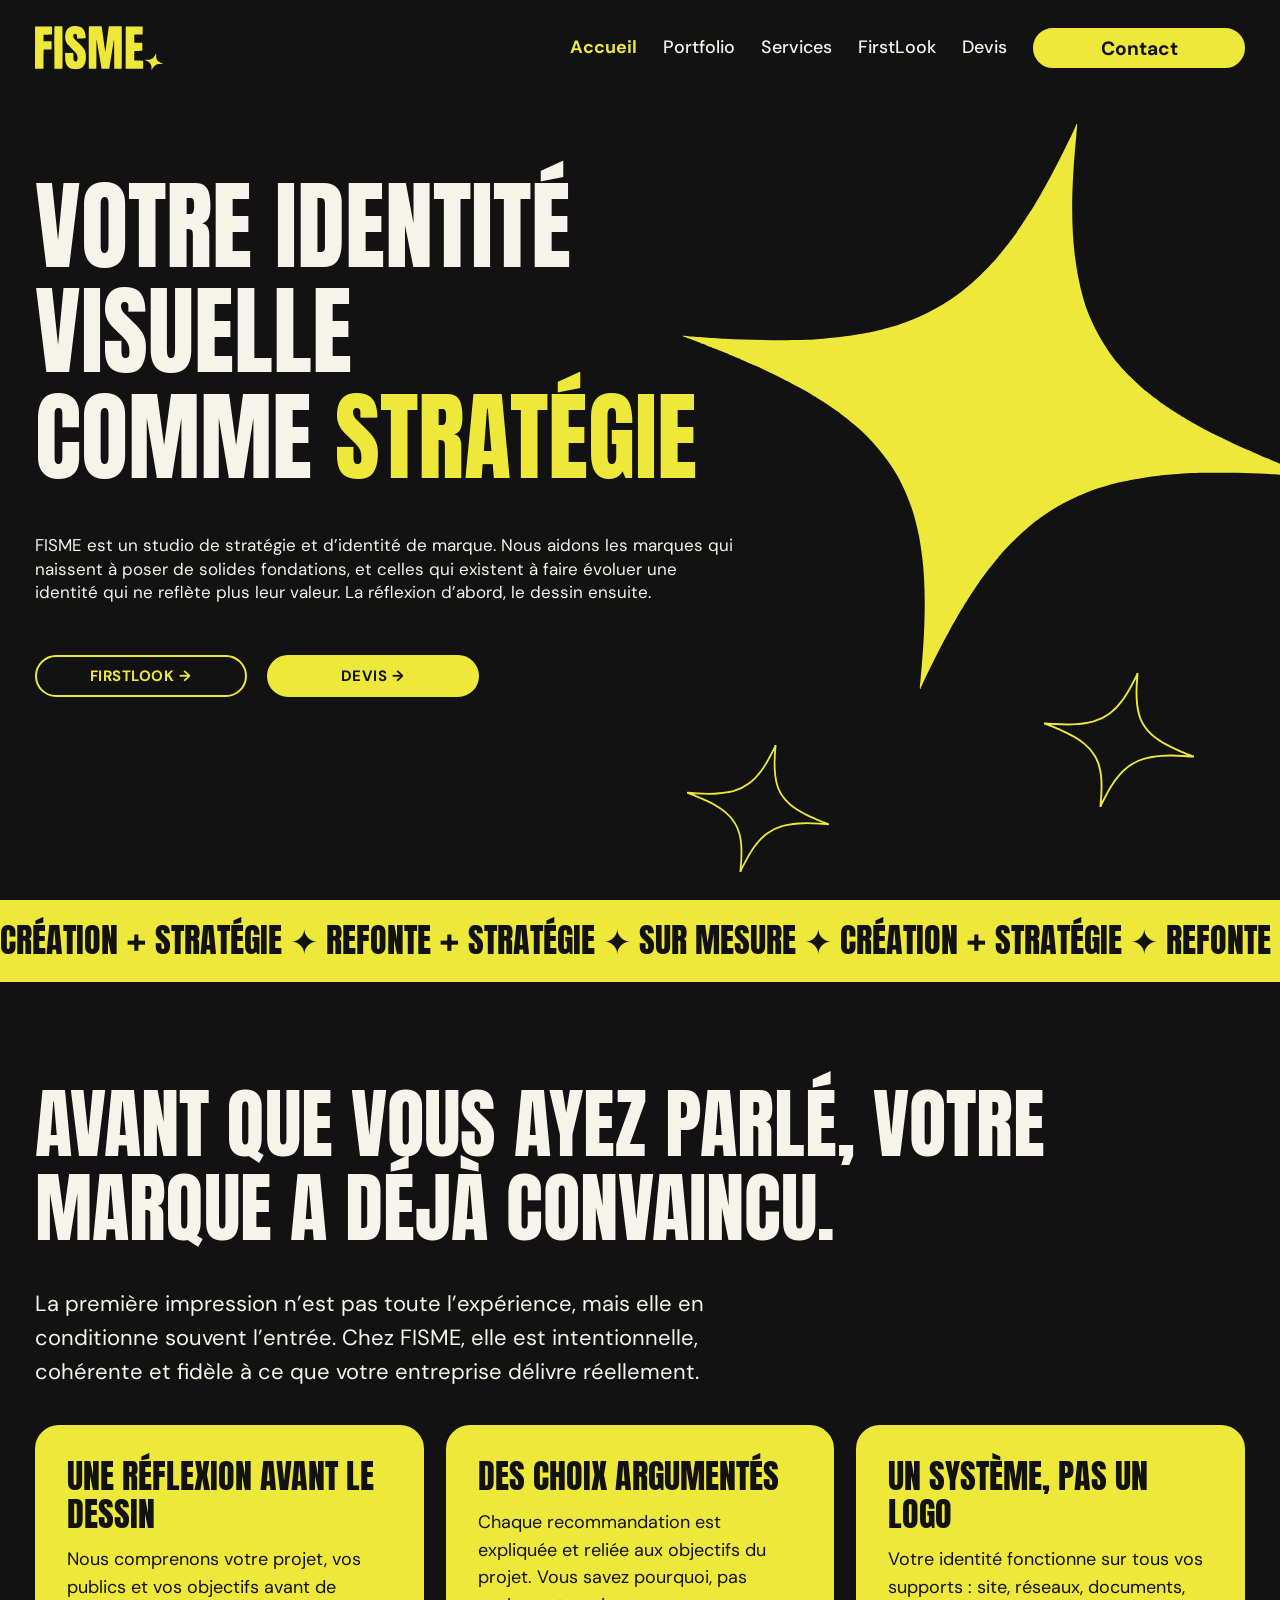
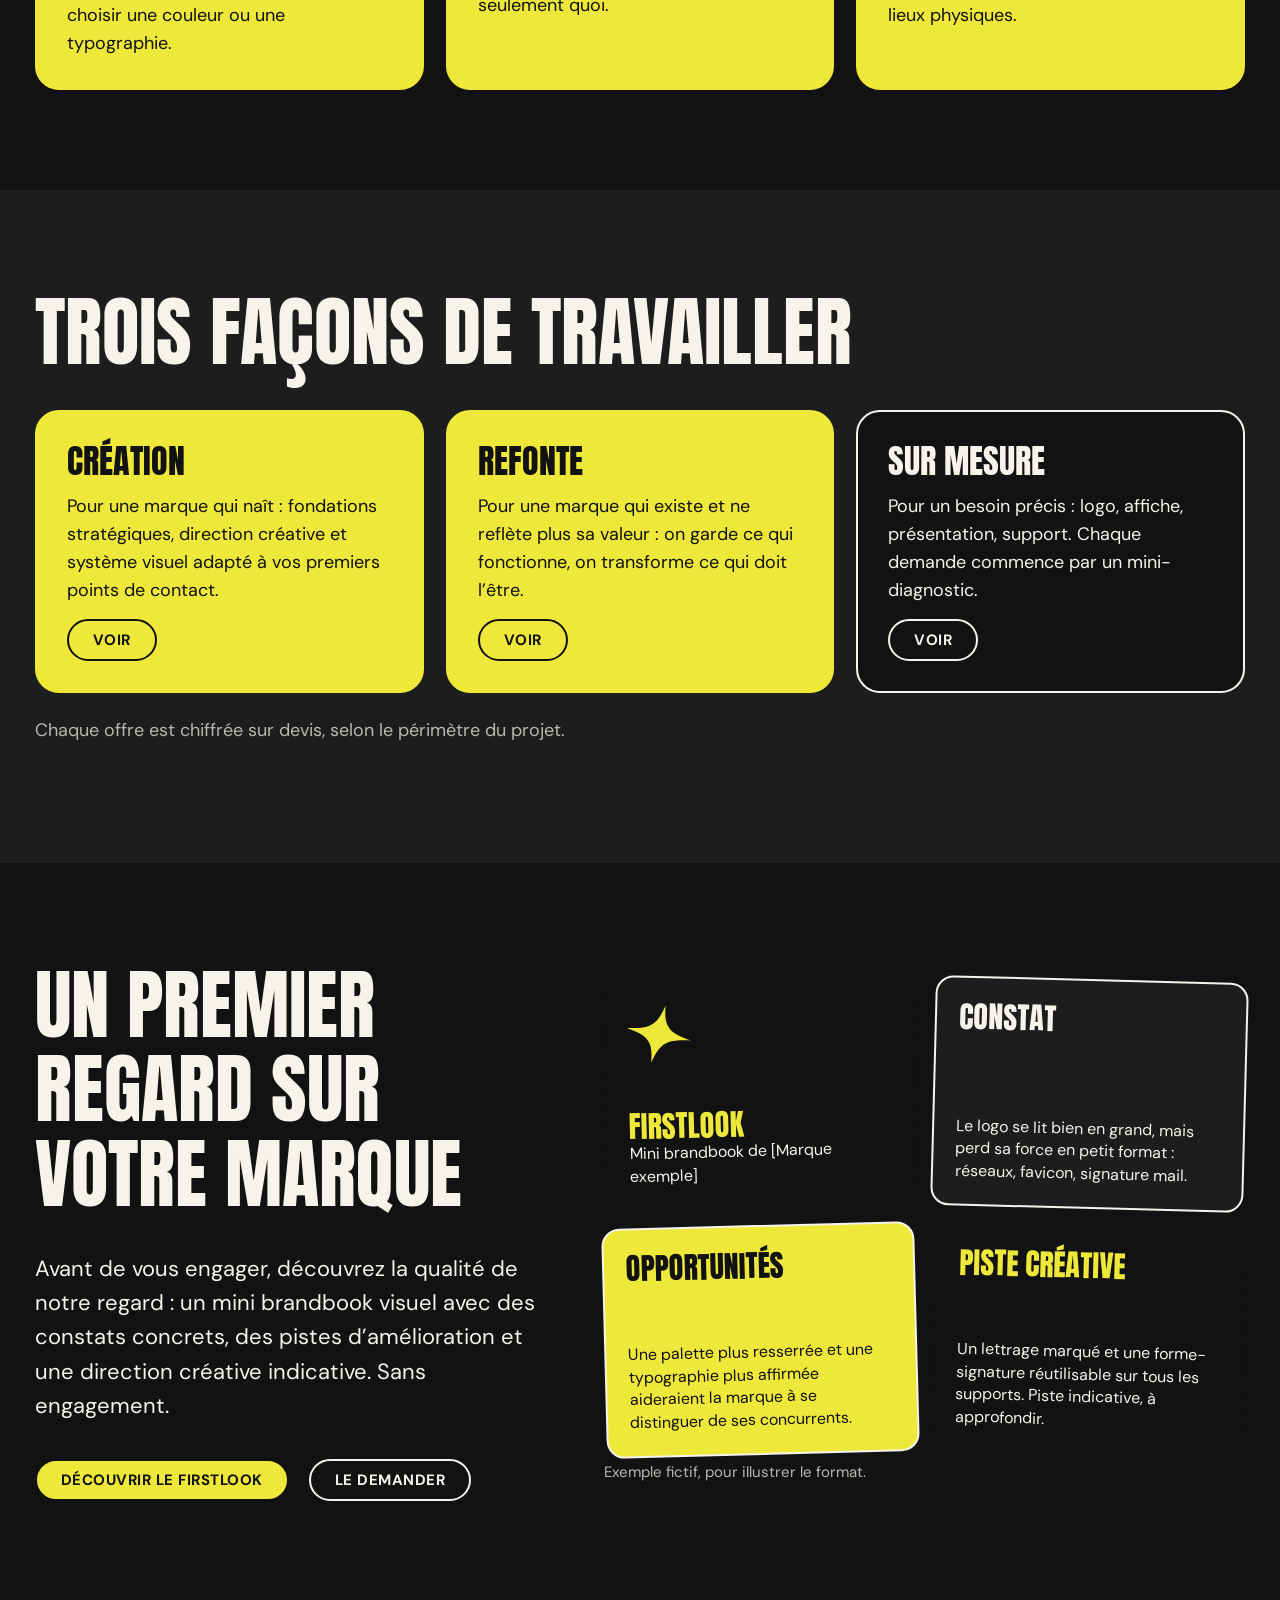
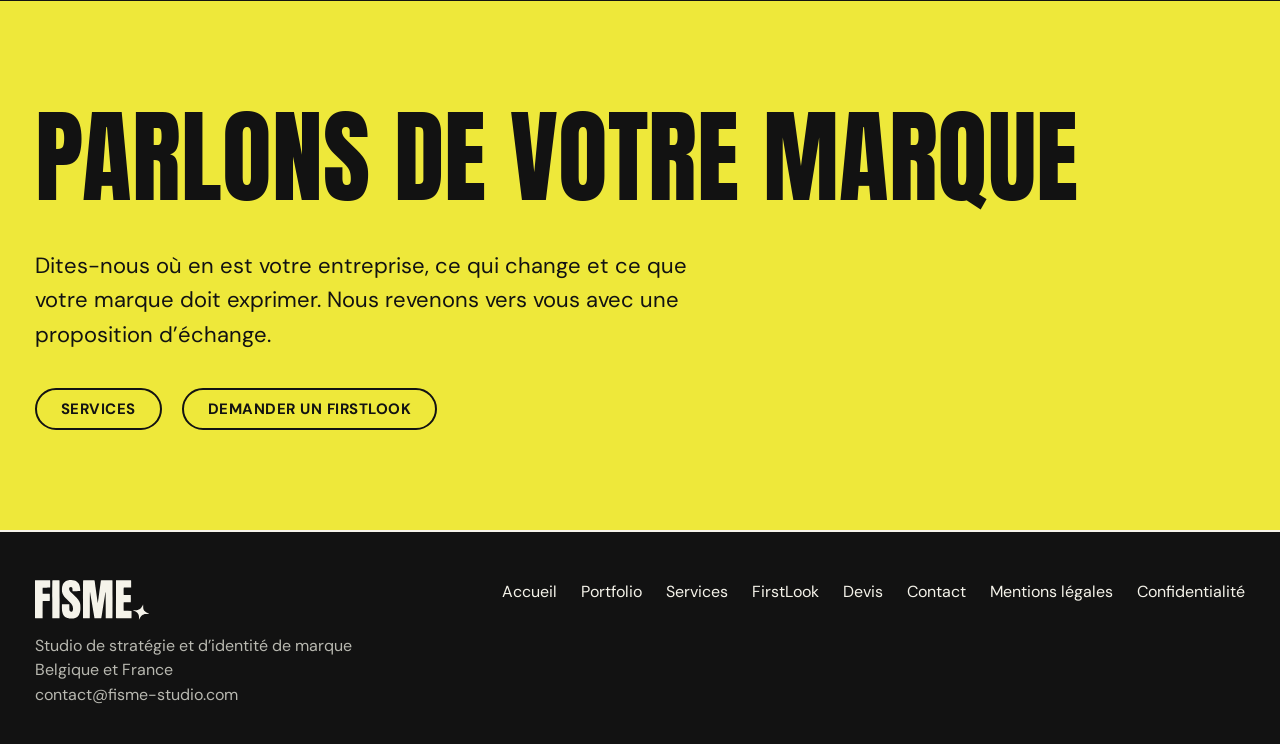
==== commit 7ffbd401: "changements" ====
--- a/index.html
+++ b/index.html
@@ -24,15 +24,15 @@
 <p class="lead2">La première impression n’est pas toute l’expérience, mais elle en conditionne souvent l’entrée. Chez FISME, elle est intentionnelle, cohérente et fidèle à ce que votre entreprise délivre réellement.</p>
 <div class="grid"><div class="card f"><h3>Une réflexion avant le dessin</h3><p>Nous comprenons votre projet, vos publics et vos objectifs avant de choisir une couleur ou une typographie.</p></div><div class="card f"><h3>Des choix argumentés</h3><p>Chaque recommandation est expliquée et reliée aux objectifs du projet. Vous savez pourquoi, pas seulement quoi.</p></div><div class="card f"><h3>Un système, pas un logo</h3><p>Votre identité fonctionne sur tous vos supports : site, réseaux, documents, lieux physiques.</p></div></div></div></section>
 <section class="s alt" id="services"><div class="wrap"><h2>Trois façons de travailler</h2>
-<div class="grid"><div class="card f"><h3>Création</h3><p>Pour une marque qui naît : fondations stratégiques, direction créative et système visuel adapté à vos premiers points de contact.</p><a class="btn" href="services.html#creation">Voir</a></div><div class="card f"><h3>Refonte</h3><p>Pour une marque qui existe et ne reflète plus sa valeur : on garde ce qui fonctionne, on transforme ce qui doit l’être.</p><a class="btn" href="services.html#refonte">Voir</a></div><div class="card "><h3>Sur mesure</h3><p>Pour un besoin précis : logo, affiche, présentation, support. Chaque demande commence par un mini-diagnostic.</p><a class="btn o" href="services.html#sur-mesure">Voir</a></div></div>
+<div class="grid"><div class="card f"><h3>Création</h3><p>Pour une marque qui naît : fondations stratégiques, direction créative et système visuel adapté à vos premiers points de contact.</p><a class="btn y" href="services.html#creation">Voir</a></div><div class="card f"><h3>Refonte</h3><p>Pour une marque qui existe et ne reflète plus sa valeur : on garde ce qui fonctionne, on transforme ce qui doit l’être.</p><a class="btn y" href="services.html#refonte">Voir</a></div><div class="card "><h3>Sur mesure</h3><p>Pour un besoin précis : logo, affiche, présentation, support. Chaque demande commence par un mini-diagnostic.</p><a class="btn o" href="services.html#sur-mesure">Voir</a></div></div>
 <p class="mut" style="margin-top:24px">Chaque offre est chiffrée sur devis, selon le périmètre du projet.</p></div></section>
-<section class="s" id="firstlook"><div class="wrap fl"><div><h2>Un premier regard sur votre marque</h2><p class="lead2">Avant de vous engager, découvrez la qualité de notre regard : un mini brandbook visuel avec des constats concrets, des pistes d’amélioration et une direction créative indicative. Sans engagement.</p><p class="cta"><a class="btn" href="firstlook.html">Découvrir le FirstLook</a><a class="btn o" href="firstlook.html#formulaire">Le demander</a></p></div><div><div class="pages" role="group" aria-label="Exemple fictif de mini brandbook FirstLook">
+<section class="s" id="firstlook"><div class="wrap fl"><div><h2>Un premier regard sur votre marque</h2><p class="lead2">Avant de vous engager, découvrez la qualité de notre regard : un mini brandbook visuel avec des constats concrets, des pistes d’amélioration et une direction créative indicative. Sans engagement.</p><p class="cta"><a class="btn y" href="firstlook.html">Découvrir le FirstLook</a><a class="btn o" href="firstlook.html#formulaire">Le demander</a></p></div><div><div class="pages" role="group" aria-label="Exemple fictif de mini brandbook FirstLook">
 <div class="pg k"><img src="assets/star.svg" alt=""><div><h3>FirstLook</h3><p>Mini brandbook de [Marque exemple]</p></div></div>
 <div class="pg w"><h3>Constat</h3><p>Le logo se lit bien en grand, mais perd sa force en petit format : réseaux, favicon, signature mail.</p></div>
 <div class="pg y"><h3>Opportunités</h3><p>Une palette plus resserrée et une typographie plus affirmée aideraient la marque à se distinguer de ses concurrents.</p></div>
 <div class="pg k"><h3>Piste créative</h3><p>Un lettrage marqué et une forme-signature réutilisable sur tous les supports. Piste indicative, à approfondir.</p></div></div>
 <p class="hint">Exemple fictif, pour illustrer le format.</p></div></div></section>
-<section class="s contact" id="contact"><div class="wrap"><h2>Parlons de votre marque</h2><p class="lead2">Dites-nous où en est votre entreprise, ce qui change et ce que votre marque doit exprimer. Nous revenons vers vous avec une proposition d’échange.</p><p class="cta"><a class="btn" href="services.html">Services</a><a class="btn o" href="firstlook.html#formulaire">Demander un FirstLook</a></p></div></section></main>
+<section class="s contact" id="contact"><div class="wrap"><h2>Parlons de votre marque</h2><p class="lead2">Dites-nous où en est votre entreprise, ce qui change et ce que votre marque doit exprimer. Nous revenons vers vous avec une proposition d’échange.</p><p class="cta"><a class="btn y" href="services.html">Services</a><a class="btn o" href="firstlook.html#formulaire">Demander un FirstLook</a></p></div></section></main>
 <footer><div class="wrap"><div class="fr"><div><svg class="lg" viewBox="0 0 362 126" role="img" aria-label="FISME" fill="currentColor"><path d="M121.0 121.1C129.3 120.2 135.2 116.2 138.7 109.3C138.8 109.1 139.1 108.5 139.3 108.1C140.2 106.5 141.4 102.8 141.9 100.2C143.1 94.3 143.1 94.1 143.1 86.4C143.1 78.2 142.7 75.7 140.9 70.9C140.5 69.9 140.2 68.9 140.1 68.6C140.0 68.3 139.7 67.8 139.5 67.5C139.2 67.1 139.0 66.7 139.0 66.5C139.0 66.0 136.1 61.8 134.2 59.6C132.3 57.3 125.6 50.6 120.6 45.9C113.4 39.1 109.0 34.3 109.0 33.0C109.0 32.9 108.8 32.4 108.5 32.0C107.3 29.7 107.3 25.5 108.7 23.9C111.0 21.1 115.8 21.3 117.4 24.3C117.9 25.3 117.9 25.8 118.1 30.1C118.2 33.4 118.4 34.9 118.6 35.1C119.1 35.4 142.2 35.2 142.5 34.8C143.0 34.4 142.0 24.7 141.1 20.7C140.3 16.8 138.1 12.0 136.3 9.6C134.5 7.2 129.3 3.0 128.3 3.0C128.1 3.0 127.6 2.8 127.1 2.5C126.6 2.2 126.0 2.0 125.8 2.0C125.6 2.0 124.9 1.8 124.1 1.5C119.2 -0.1 111.0 -0.5 105.6 0.6C103.8 0.9 101.9 1.4 101.5 1.6C101.0 1.8 100.0 2.2 99.3 2.5C98.5 2.8 97.6 3.2 97.3 3.5C96.9 3.7 96.2 4.2 95.6 4.6C93.9 5.7 91.6 7.9 90.6 9.4C90.1 10.2 89.6 10.9 89.5 11.0C89.1 11.3 87.3 15.2 87.0 16.4C86.8 17.1 86.6 17.7 86.5 17.9C86.4 18.0 86.0 19.6 85.6 21.4C84.6 26.2 84.6 34.9 85.6 38.6C86.2 41.1 87.2 43.9 87.8 45.1C88.2 45.9 88.6 46.5 88.9 47.3C89.1 47.6 89.4 48.1 89.6 48.3C89.8 48.4 90.0 48.7 90.0 48.9C90.0 49.2 92.2 52.2 94.1 54.4C94.8 55.2 99.7 60.1 104.9 65.4C113.8 74.3 117.0 77.9 117.0 79.0C117.0 79.2 117.2 79.7 117.5 80.0C117.8 80.3 118.0 80.8 118.0 81.1C118.0 81.3 118.2 81.8 118.4 82.2C118.8 83.2 119.8 89.1 119.7 91.2C119.7 95.0 118.5 98.4 117.0 99.0C113.8 100.2 111.6 99.8 110.0 97.7C108.4 95.6 108.2 94.3 108.2 84.9C108.2 80.3 108.2 76.5 108.0 76.3C107.9 76.1 105.4 76.0 96.4 76.1L84.9 76.1L84.8 82.4C84.7 92.6 85.2 98.6 86.5 102.6C86.8 103.5 87.0 104.3 87.0 104.6C87.0 104.8 87.2 105.4 87.5 105.9C87.8 106.4 88.0 107.0 88.0 107.1C88.0 107.4 88.8 108.9 90.1 111.1C91.1 112.6 94.0 115.7 95.4 116.5C95.9 116.8 96.6 117.3 96.9 117.5C97.2 117.7 98.0 118.2 98.8 118.5C99.5 118.8 100.6 119.3 101.1 119.5C101.7 119.8 102.7 120.0 103.4 120.1C104.2 120.2 104.8 120.4 104.9 120.5C104.9 120.6 106.1 120.8 107.4 121.0C108.8 121.1 110.2 121.3 110.6 121.3C112.5 121.6 118.4 121.5 121.0 121.1ZM24.0 93.6C24.1 78.9 24.2 66.7 24.3 66.6C24.5 66.3 26.9 66.2 35.0 66.2C41.2 66.2 45.7 66.2 46.1 66.0C46.8 65.8 46.8 65.8 46.8 55.0C46.8 44.6 46.7 44.2 46.3 43.8C45.8 43.3 45.4 43.2 35.2 43.2C27.3 43.2 24.5 43.2 24.3 43.0C23.9 42.6 23.9 25.5 24.3 24.7C24.5 24.3 24.9 24.3 35.8 24.3C43.1 24.3 47.2 24.2 47.5 24.0C48.0 23.7 48.0 23.4 48.0 12.6C48.0 3.6 47.9 1.5 47.7 1.3C47.4 1.1 41.0 1.0 23.7 1.1L0.1 1.1L0.1 60.2C0.0 92.8 0.0 119.6 0.1 119.9C0.3 120.5 0.3 120.5 12.1 120.4L23.9 120.4L24.0 93.6ZM77.2 120.2C77.4 120.0 77.5 106.4 77.5 60.7C77.5 2.4 77.5 1.5 77.0 1.3C76.4 0.9 55.6 0.9 55.0 1.3C54.5 1.5 54.5 2.4 54.5 60.7C54.5 106.4 54.6 120.0 54.8 120.2C55.2 120.6 76.8 120.6 77.2 120.2ZM172.5 120.2C172.7 119.9 172.8 108.6 172.8 79.6C172.9 38.6 172.9 37.2 173.7 39.4C173.9 39.7 174.0 40.5 174.0 41.1C174.0 41.7 174.2 43.0 174.4 44.1C174.6 45.2 174.8 46.5 174.9 47.0C175.0 47.5 175.2 49.1 175.5 50.5C175.9 53.0 176.5 56.0 177.5 62.3C178.9 70.5 179.8 75.7 180.5 79.6C180.8 81.0 181.0 82.8 181.1 83.6C181.2 84.5 181.4 85.5 181.5 85.9C181.6 86.3 181.9 87.8 182.1 89.2C182.6 92.7 182.9 94.6 183.5 97.6C183.8 99.0 184.0 100.5 184.1 101.0C184.1 101.5 184.4 102.8 184.6 104.0C184.8 105.2 185.2 107.5 185.5 109.2C185.8 111.0 186.2 113.6 186.5 115.1C186.8 116.6 187.0 118.2 187.0 118.7C187.0 120.5 186.8 120.5 198.2 120.5C209.6 120.5 208.8 120.6 209.1 118.6C209.3 117.4 209.7 114.9 210.4 110.8C210.6 109.6 210.9 107.5 211.1 106.1C211.3 104.8 211.7 102.3 212.0 100.6C212.3 99.0 212.6 96.5 212.9 95.1C213.3 92.5 213.7 89.5 214.5 85.1C214.8 83.6 215.1 81.5 215.2 80.5C215.4 79.5 215.7 77.3 216.0 75.8C216.2 74.2 216.6 71.6 216.8 70.1C217.1 68.6 217.4 66.9 217.5 66.4C217.6 65.8 217.8 64.7 217.9 64.0C218.0 63.2 218.2 61.4 218.5 60.0C218.8 58.6 219.1 56.5 219.3 55.5C219.4 54.5 219.7 52.5 219.9 51.1C220.1 49.8 220.3 48.2 220.5 47.6C220.6 47.1 220.8 45.5 221.0 44.1C221.2 42.8 221.4 41.5 221.5 41.3C221.6 41.0 221.8 40.1 222.0 39.1C222.2 38.1 222.4 37.3 222.5 37.3C222.7 37.2 222.8 55.8 222.8 78.6C222.8 110.4 222.8 120.0 223.0 120.2C223.5 120.6 243.5 120.6 243.9 120.2C244.4 119.8 244.4 1.7 244.0 1.3C243.7 1.1 239.4 1.0 226.0 1.0C205.5 1.0 207.7 0.6 207.2 4.3C207.1 5.4 206.8 7.5 206.6 8.9C206.4 10.2 206.2 12.3 206.0 13.5C205.9 14.7 205.6 16.3 205.5 17.1C205.3 17.9 205.1 19.9 204.9 21.5C204.7 23.1 204.4 25.2 204.3 26.2C203.7 30.2 203.1 34.0 202.7 37.0C202.6 38.2 202.3 40.6 202.0 42.5C201.7 44.4 201.4 46.8 201.3 47.9C201.1 49.0 200.9 50.7 200.7 51.8C200.6 52.8 200.3 54.9 200.1 56.4C199.9 57.9 199.7 59.7 199.5 60.4C199.4 61.1 199.1 62.7 199.0 64.1C198.7 66.9 198.1 71.0 197.8 71.6C197.4 72.7 197.0 71.6 197.0 69.5C197.0 68.7 196.9 67.6 196.8 66.9C196.6 66.2 196.4 64.6 196.3 63.4C196.1 62.1 195.8 60.0 195.6 58.7C195.4 57.4 195.1 55.1 194.9 53.6C194.1 47.6 194.0 46.5 193.5 43.5C193.1 40.6 192.9 39.3 192.2 34.1C192.1 33.0 191.8 30.7 191.5 29.0C191.2 27.3 190.9 25.0 190.8 23.9C190.1 18.4 189.9 17.4 189.5 14.6C189.2 13.0 189.0 10.7 188.9 9.6C188.8 8.5 188.6 7.4 188.5 7.1C188.4 6.8 188.2 5.5 188.1 4.2C187.8 0.6 189.9 1.0 169.5 1.0C159.9 1.0 151.9 1.1 151.6 1.2C151.1 1.4 151.0 119.7 151.6 120.2C152.0 120.7 172.1 120.6 172.5 120.2ZM304.0 120.2C304.2 119.9 304.2 116.7 304.2 108.6L304.1 97.4L292.0 97.2C285.3 97.2 279.7 97.0 279.6 96.9C279.1 96.6 279.1 70.7 279.6 70.3C279.8 70.1 282.6 70.0 290.6 70.0C298.7 70.0 301.5 69.9 301.7 69.7C302.1 69.3 302.1 48.5 301.7 47.7C301.5 47.3 301.1 47.2 290.7 47.2C282.6 47.2 279.8 47.2 279.6 47.0C279.1 46.5 279.1 24.6 279.6 24.3C279.7 24.2 285.1 24.1 291.4 24.0L302.9 23.9L302.9 12.7C303.0 3.5 302.9 1.5 302.7 1.3C302.4 1.1 296.1 1.0 278.7 1.1L255.1 1.1L255.1 60.2C255.0 92.8 255.0 119.6 255.1 119.9C255.3 120.5 255.3 120.5 279.5 120.5C299.6 120.5 303.7 120.4 304.0 120.2Z"/><path class="pt" d="M327.8 124.2C327.8 124.0 328.0 123.6 328.4 123.3C328.7 123.0 329.0 122.6 329.0 122.5C329.0 122.2 331.2 118.3 331.5 118.0C331.6 117.9 332.0 117.3 332.5 116.5C333.6 114.7 337.6 110.7 338.9 110.1C339.4 109.8 340.1 109.5 340.4 109.3C341.8 108.5 343.0 108.1 344.0 107.9C344.6 107.8 345.6 107.6 346.2 107.3C347.1 107.1 348.7 107.0 353.5 107.0C361.3 107.0 361.8 106.8 358.1 105.6C356.9 105.2 355.6 104.7 355.3 104.4C355.0 104.2 354.5 104.0 354.3 104.0C354.1 104.0 353.7 103.8 353.3 103.5C353.0 103.2 352.5 103.0 352.4 103.0C352.0 103.0 351.4 102.6 348.9 100.9C346.1 99.1 342.0 94.2 342.0 92.8C342.0 92.6 341.8 91.8 341.5 90.9C341.0 89.5 340.9 88.8 340.9 83.4C340.8 79.2 340.7 77.4 340.5 77.3C340.4 77.3 340.2 77.4 340.1 77.7C339.8 78.6 337.8 82.8 337.5 83.0C337.4 83.1 337.0 83.8 336.5 84.6C336.1 85.4 335.6 86.0 335.5 86.0C335.4 86.0 335.2 86.2 335.1 86.4C334.8 87.3 330.0 92.0 329.4 92.0C329.3 92.0 328.9 92.2 328.6 92.4C327.7 93.0 326.7 93.4 324.0 94.2C322.0 94.8 321.4 94.8 315.1 95.0C309.4 95.1 308.4 95.2 308.4 95.5C308.4 95.7 308.7 95.9 309.3 96.0C309.7 96.1 310.5 96.3 310.9 96.5C311.3 96.8 312.4 97.3 313.4 97.6C314.4 98.0 315.4 98.5 315.5 98.7C315.7 98.8 316.0 99.0 316.2 99.0C316.5 99.0 316.9 99.2 317.1 99.5C317.4 99.8 317.7 100.0 317.8 100.0C318.9 100.0 324.1 104.8 325.1 106.9C325.3 107.1 325.5 107.6 325.7 107.9C327.1 110.4 327.9 115.0 327.7 119.8C327.6 121.8 327.5 123.6 327.4 123.9C327.3 124.3 327.3 124.5 327.5 124.5C327.6 124.5 327.8 124.4 327.8 124.2Z"/></svg><p class="mut" style="margin:14px 0 0">Studio de stratégie et d’identité de marque<br>Belgique et France<br><a href="mailto:contact@fisme-studio.com">contact@fisme-studio.com</a></p></div>
 <ul><li><a href="index.html">Accueil</a></li><li><a href="portfolio.html">Portfolio</a></li><li><a href="services.html">Services</a></li><li><a href="firstlook.html">FirstLook</a></li><li><a href="devis.html">Devis</a></li><li><a href="contact.html">Contact</a></li><li><a href="mentions-legales.html">Mentions légales</a></li><li><a href="confidentialite.html">Confidentialité</a></li></ul></div></div></footer>
 <script src="assets/main.js" defer></script>
--- a/assets/styles.css
+++ b/assets/styles.css
@@ -1,6 +1,5 @@
 /* FISME STUDIO — styles partagés. Couleurs et tailles : variables ci-dessous. */
-:root{--bg:#F5F3EA;--fg:#121212;--ac:#EEE83A;--ink:#121212;--mut:#55554F;--card:#ECE9DD;--line:#121212;--pad:clamp(20px,2.7vw,38px);box-sizing:border-box}
-@media (prefers-color-scheme:dark){:root{--bg:#121212;--fg:#F5F3EA;--mut:#B8B8B0;--card:#1D1D1D;--line:#F5F3EA}}
+:root{--bg:#121212;--fg:#F5F3EA;--ac:#EEE83A;--ink:#F5F3EA;--mut:#B8B8B0;--card:#1D1D1D;--line:#F5F3EA;--pad:clamp(20px,2.7vw,38px);box-sizing:border-box}
 html{scroll-behavior:smooth}
 *,*::before,*::after{box-sizing:inherit}
 [hidden]{display:none!important}
@@ -25,6 +24,8 @@
 .mb{display:none;background:#EEE83A;color:#121212;border:0;border-radius:999px;font:700 17px 'DM Sans',sans-serif;padding:10px 24px;cursor:pointer}
 .btn{display:inline-flex;align-items:center;justify-content:center;background:var(--ink);color:#EEE83A;border:2px solid var(--ink);border-radius:999px;padding:0 24px;height:42px;font:700 15px 'DM Sans',sans-serif;text-decoration:none;text-transform:uppercase;letter-spacing:.5px;transition:transform .2s;cursor:pointer}
 .btn:hover{transform:translateY(-2px) rotate(-1deg)}
+.btn.y{background:#EEE83A;color:#121212;border-color:#121212}
+.btn.k{background:#121212;color:#EEE83A;border-color:#121212}
 .btn.o{background:transparent;color:inherit;border-color:currentColor}
 .hero .btn,.ph .btn{background:#EEE83A;color:#121212;border-color:#EEE83A}
 .hero .btn.o,.ph .btn.o{background:transparent;color:#EEE83A}
@@ -57,7 +58,8 @@
 .card{background:var(--card);border:2px solid var(--line);border-radius:24px;padding:30px;display:flex;flex-direction:column;gap:14px;align-items:flex-start;transition:background .25s,color .25s,border-color .25s}
 .alt .card{background:var(--bg)}
 .card.f,.alt .card.f{background:var(--ac);color:#121212;border-color:var(--ac)}
-.card.f:hover,.alt .card.f:hover,.pcard:hover{background:#fff;color:#121212;border-color:#121212}
+.card.f:hover,.alt .card.f:hover{background:#EEE83A;color:#121212;border-color:#EEE83A}.pcard:hover{background:var(--bg);color:var(--fg);border-color:var(--line)}
+#studio .card{transition:transform .3s,background .3s,color .3s,border-color .3s}#studio .card:hover,#studio .card:focus-within{background:#F5F3EA;color:#121212;border-color:#121212;transform:translateY(-5px) rotate(-1deg)}
 .card h3{font-size:34px}
 .card p,.card ul{margin:0}
 .card ul{padding-left:20px}
@@ -72,12 +74,12 @@
 .tag{align-self:flex-start;border:2px solid currentColor;border-radius:999px;padding:3px 14px;font-weight:700;font-size:15px}
 .fl{display:grid;grid-template-columns:1fr 1.25fr;gap:56px;align-items:center}
 .pages{display:grid;grid-template-columns:repeat(2,1fr);gap:16px}
-.pg{border-radius:18px;padding:22px;min-height:230px;display:flex;flex-direction:column;justify-content:space-between;gap:14px;border:2px solid #121212;transition:transform .3s}
+.pg{border-radius:18px;padding:22px;min-height:230px;display:flex;flex-direction:column;justify-content:space-between;gap:14px;border:2px solid var(--line);transition:transform .3s}
 .pg:nth-child(odd){transform:rotate(-1.5deg)}.pg:nth-child(even){transform:rotate(1.5deg)}
 .pg:hover{transform:rotate(0) translateY(-4px)}
 .pg h3{font-size:30px}.pg p{margin:0;font-size:16px;line-height:1.4}
 .pg.k{background:#121212;color:#F5F3EA;border-color:#121212}.pg.k h3{color:#EEE83A}
-.pg.y{background:#EEE83A;color:#121212}.pg.w{background:#fff;color:#121212}
+.pg.y{background:#EEE83A;color:#121212}.pg.w{background:var(--card);color:var(--fg)}
 .pg img{width:64px}
 .two{display:grid;grid-template-columns:1fr 1fr;gap:56px;align-items:start}
 .sv{padding:80px 0;border-bottom:2px solid var(--line)}
@@ -119,7 +121,7 @@
 footer ul{list-style:none;margin:0;padding:0;display:flex;flex-wrap:wrap;gap:8px 24px}
 footer a{text-decoration:none}footer a:hover{text-decoration:underline}
 #ld{position:fixed;inset:0;z-index:99;background:#EEE83A;display:flex;align-items:center;justify-content:center;transition:opacity .5s}
-#ld .lg{height:auto;width:min(72vw,560px);color:#121212}
+#ld .lg{height:auto;width:min(48vw,380px);color:#121212}
 #ld .pt{animation:ldsp 1.3s ease-in-out}
 @keyframes ldsp{0%{transform:scale(0) rotate(-180deg)}60%{transform:scale(1.6) rotate(180deg)}100%{transform:scale(1) rotate(360deg)}}
 .js .home .ln>span{display:block;transform:translateY(115%);transition:transform .9s cubic-bezier(.2,.8,.2,1)}
